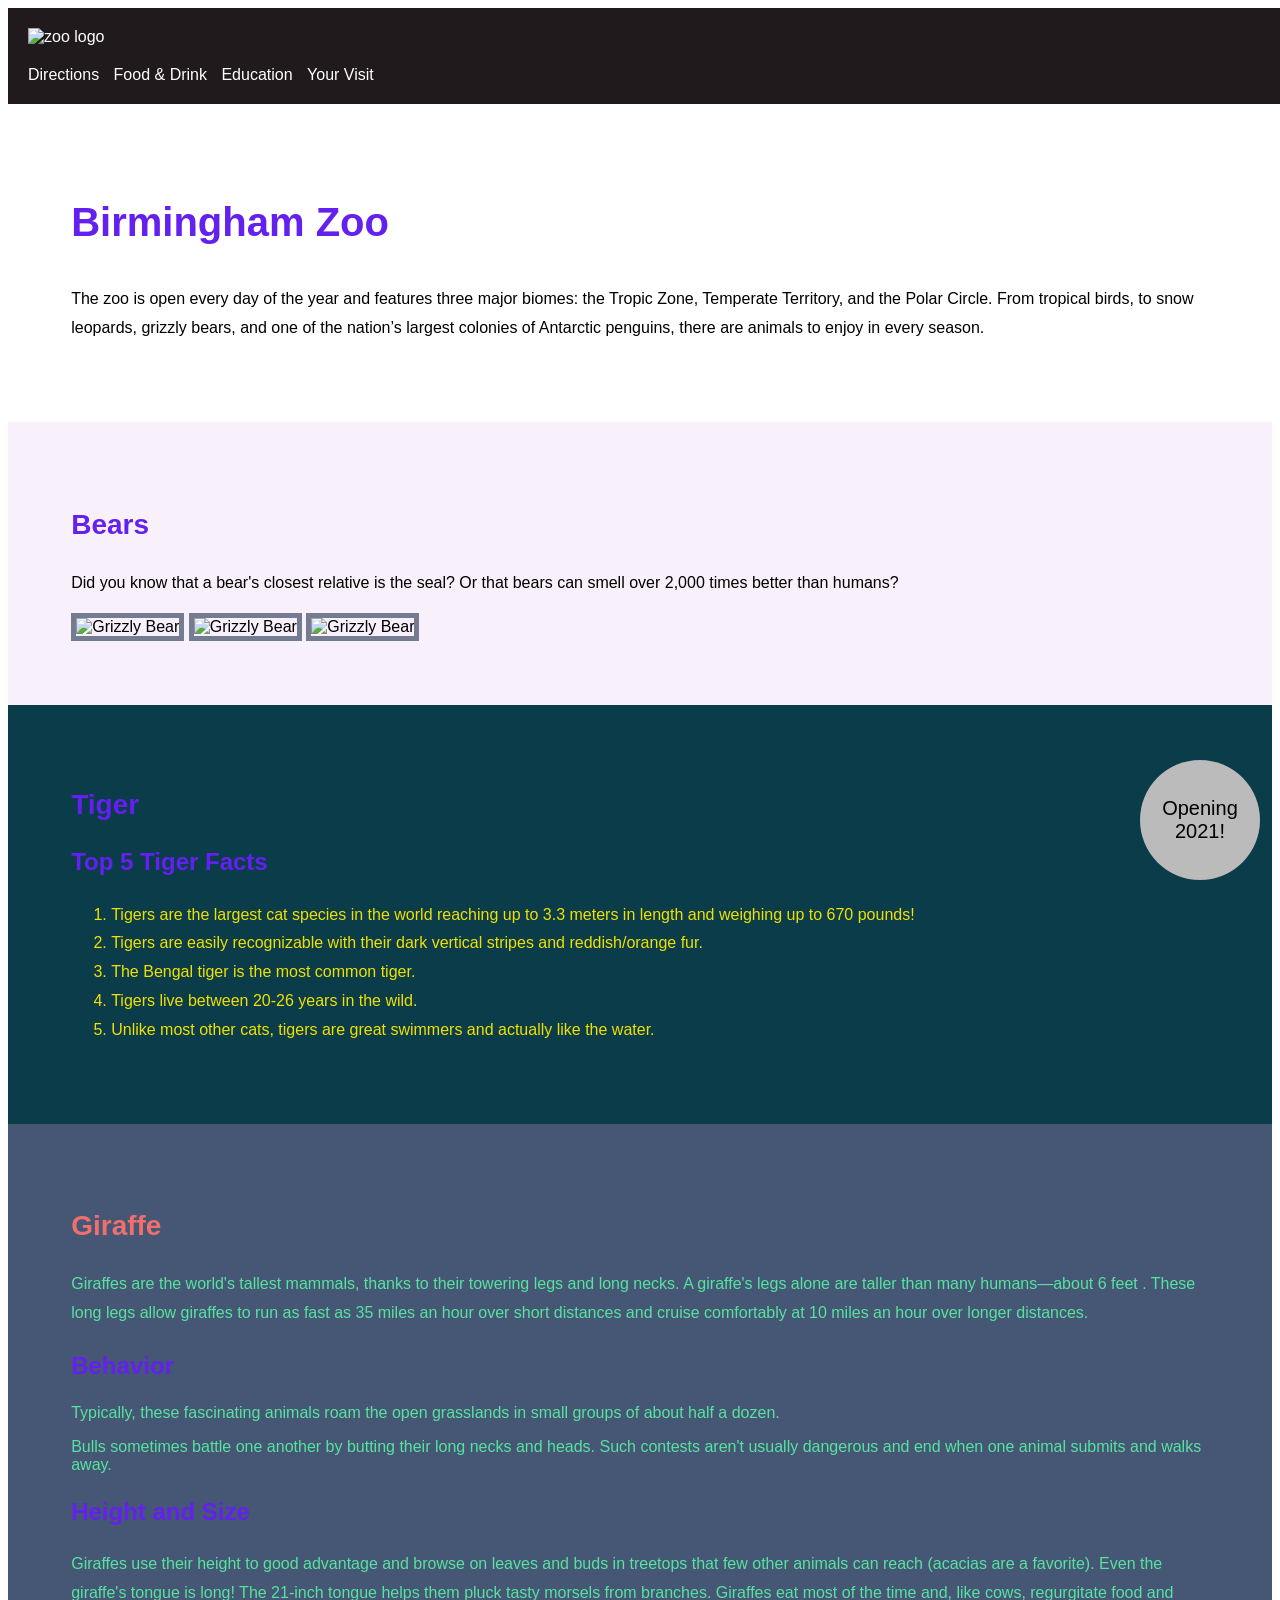
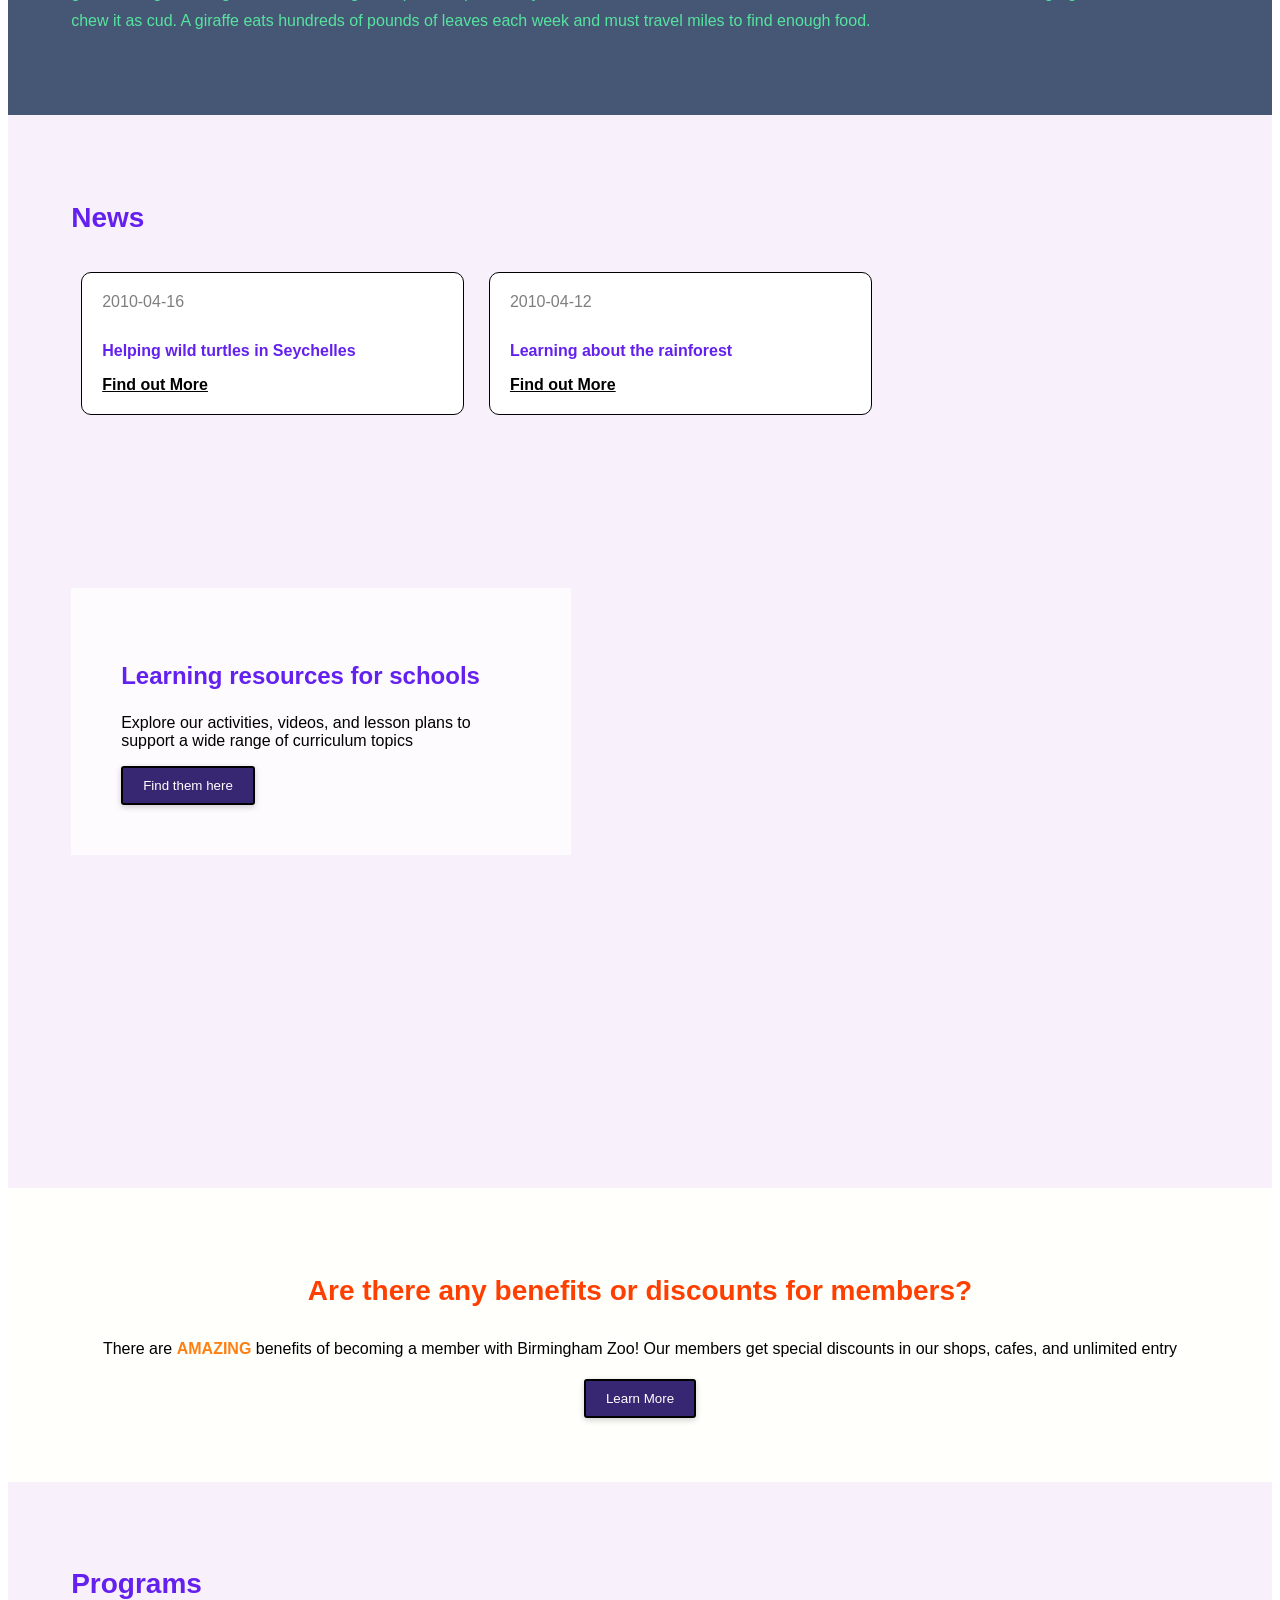
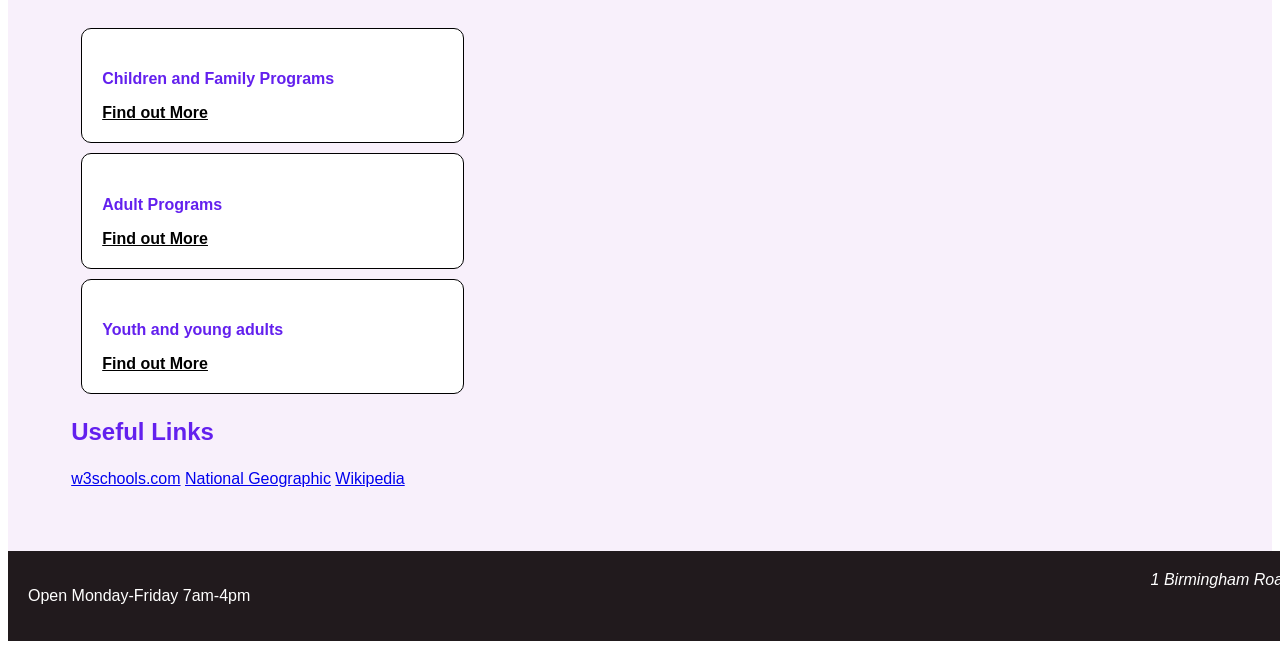
==== zoo-css-challenge/index.html @ 010d7fb1 "Add class fot change text with the line-height" ====
<!DOCTYPE html>
<html>
  <head>
    <link rel="stylesheet" href="style.css" />
  </head>
  <body>
    <header>
      <img
        src="https://sharp-villani-e65ba8.netlify.app/zoo.svg"
        alt="zoo logo"
        id="logo"
      />
      <nav>
        <ul>
          <li>Directions</li>
          <li>Food & Drink</li>
          <li>Education</li>
          <li>Your Visit</li>
        </ul>
      </nav>
    </header>
    <main>
      <section class="introduction">
        <h1>Birmingham Zoo</h1>
        <p class="text-spacing">
          The zoo is open every day of the year and features three major biomes:
          the Tropic Zone, Temperate Territory, and the Polar Circle. From
          tropical birds, to snow leopards, grizzly bears, and one of the
          nation’s largest colonies of Antarctic penguins, there are animals to
          enjoy in every season.
        </p>
      </section>

      <div id="badge">
        <p>Opening 2021!</p>
      </div>

      <section class="bears">
        <h2>Bears</h2>
        <p class="text-spacing">
          Did you know that a bear's closest relative is the seal? Or that bears
          can smell over 2,000 times better than humans?
        </p>
        <div class="image-container">
          <img
            src="https://placebear.com/200/300"
            alt="Grizzly Bear"
            width="200"
            height="300"
          />
          <img
            src="https://placebear.com/400/300"
            alt="Grizzly Bear"
            width="400"
            height="300"
          />
          <img
            src="https://placebear.com/200/400"
            alt="Grizzly Bear"
            width="200"
            height="400"
          />
        </div>
      </section>

      <section class="tigers text-spacing">
        <h2>Tiger</h2>
        <h3>Top 5 Tiger Facts</h3>
        <ol>
          <li>
            Tigers are the largest cat species in the world reaching up to 3.3
            meters in length and weighing up to 670 pounds!
          </li>
          <li>
            Tigers are easily recognizable with their dark vertical stripes and
            reddish/orange fur.
          </li>
          <li>The Bengal tiger is the most common tiger.</li>
          <li>Tigers live between 20-26 years in the wild.</li>
          <li>
            Unlike most other cats, tigers are great swimmers and actually like
            the water.
          </li>
        </ol>
      </section>

      <section class="giraffe">
        <h2>Giraffe</h2>

        <p class="text-spacing">
          Giraffes are the world's tallest mammals, thanks to their towering
          legs and long necks. A giraffe's legs alone are taller than many
          humans—about 6 feet . These long legs allow giraffes to run as fast as
          35 miles an hour over short distances and cruise comfortably at 10
          miles an hour over longer distances.
        </p>

        <h3>Behavior</h3>

        <p>
          Typically, these fascinating animals roam the open grasslands in small
          groups of about half a dozen.
        </p>

        <p>
          Bulls sometimes battle one another by butting their long necks and
          heads. Such contests aren't usually dangerous and end when one animal
          submits and walks away.
        </p>

        <h3>Height and Size</h3>

        <p class="text-spacing">
          Giraffes use their height to good advantage and browse on leaves and
          buds in treetops that few other animals can reach (acacias are a
          favorite). Even the giraffe's tongue is long! The 21-inch tongue helps
          them pluck tasty morsels from branches. Giraffes eat most of the time
          and, like cows, regurgitate food and chew it as cud. A giraffe eats
          hundreds of pounds of leaves each week and must travel miles to find
          enough food.
        </p>
      </section>

      <section class="news">
        <h2>News</h2>
        <div class="card">
          <time>2010-04-16</time>
          <h4>Helping wild turtles in Seychelles</h4>
          <a>Find out More</a>
        </div>
        <div class="card">
          <time>2010-04-12</time>
          <h4>Learning about the rainforest</h4>
          <a>Find out More</a>
        </div>
      </section>

      <section class="education">
        <div class="education-container">
          <h3>Learning resources for schools</h3>
          <p>
            Explore our activities, videos, and lesson plans to support a wide
            range of curriculum topics
          </p>
          <button>Find them here</button>
        </div>
      </section>

      <section class="membership">
        <h2>Are there any benefits or discounts for members?</h2>
        <p class="text-spacing">
          There are <strong>AMAZING</strong> benefits of becoming a member with
          Birmingham Zoo! Our members get special discounts in our shops, cafes,
          and unlimited entry
        </p>
        <button>Learn More</button>
      </section>

      <section class="programs">
        <h2>Programs</h2>
        <div class="card">
          <h4>Children and Family Programs</h4>
          <a>Find out More</a>
        </div>
        <div class="card">
          <h4>Adult Programs</h4>
          <a>Find out More</a>
        </div>
        <div class="card">
          <h4>Youth and young adults</h4>
          <a>Find out More</a>
        </div>
        <h3>Useful Links</h3>
        <p></p>
        <a href="https://www.w3schools.com">w3schools.com</a>
        <a href="https://www.nationalgeographic.com/" target="_blank"
          >National Geographic</a
        >
        <a href="http://www.wikipedia.org" target="_top">Wikipedia</a>
      </section>
    </main>
    <footer>
      <p>Open Monday-Friday 7am-4pm</p>
      <address>1 Birmingham Road</address>
    </footer>
  </body>
</html>
---- zoo-css-challenge/style.css ----
* {
  font-family: sans-serif;
}

header {
  background-color: #211a1d;
  color: #ffffff;
  width: 100%;
  padding: 20px;
}

nav {
  display: inline-block;
  width: 100%;
}

header ul {
  margin: 20px 0 0 0;
  padding: 0;
}

header ul li {
  display: inline-block;
  margin-right: 10px;
}

section {
  padding: 5%;
  background-color: #f8f0fb;
}

img {
  border: 5px solid #8075ff;
}

h1,
h2,
h3,
h4,
h5 {
  /*Purple*/
  color: #6320ee;
  margin-bottom: 1em;
}

h1 {
  font-size: 250%;
}

h2 {
  font-size: 175%;
}

h3 {
  font-size: 150%;
}

button {
  display: inline-block;
  border-radius: 3px;
  cursor: pointer;
  padding: 10px 20px;
  box-shadow: 0 2px 6px 0 rgba(0, 0, 0, 0.2);
  background-color: #372772;
  border: 2px solid black;
  color: #fff;
}

footer {
  background-color: #211a1d;
  color: #ffffff;
  width: 100%;
  padding: 20px;
  display: flex;
  justify-content: space-between;
}

.introduction {
  background-color: white;
}

.text-spacing {
  line-height: 1.8em;
}

#logo {
  border: 0px;
}

#badge {
  height: 120px;
  width: 120px;
  background-color: #bbb;
  border-radius: 50%;
  display: inline-block;
  position: fixed;
  bottom: 20px;
  right: 20px;

  display: flex;
  justify-content: center;
  align-content: center;
  flex-direction: column;
}

#badge:hover {
  background-color: yellow;
}

#badge p {
  text-align: center;
  font-size: 125%;
}

.image-container img {
  vertical-align: top;
  border: 5px solid #747c92;
}

.image-container img:first-of-type {
  vertical-align: bottom;
}

.tigers {
  background-color: #0b3c49;
  color: #f0e100;
}

.giraffe {
  background-color: #465775;
  color: #56e39f;
}

.giraffe h2 {
  color: #ef6f6c;
}

.card {
  display: inline-block;
  background-color: white;
  padding: 20px;
  margin: 10px;
  width: 30%;
  border: 1px solid black;
  border-radius: 10px;
}

.card h4 {
  margin-bottom: 1em;
}

.card a {
  text-decoration: underline;
  font-weight: bold;
}

.card time {
  opacity: 0.5;
  display: inline-block;
  margin-bottom: 10px;
}

/*Education*/

.education {
  height: 500px;
  background-image: url("https://source.unsplash.com/1200x900/?tiger");
  background-repeat: no-repeat;
  background-size: cover;
  background-position: center;
  padding: 100px 5%;
}

.education-container {
  background-color: rgba(255, 255, 255, 0.75);
  padding: 50px;
  max-width: 400px;
}

.education-container h3,
.education-container p {
  margin-bottom: 1em;
}

/*Membership*/

.membership {
  text-align: center;
  background-color: #fffffc;
}

.membership h2 {
  color: #ff3f00;
}

.membership strong {
  color: #ff7f11;
}

/*Programs*/

.programs .card {
  display: block;
}
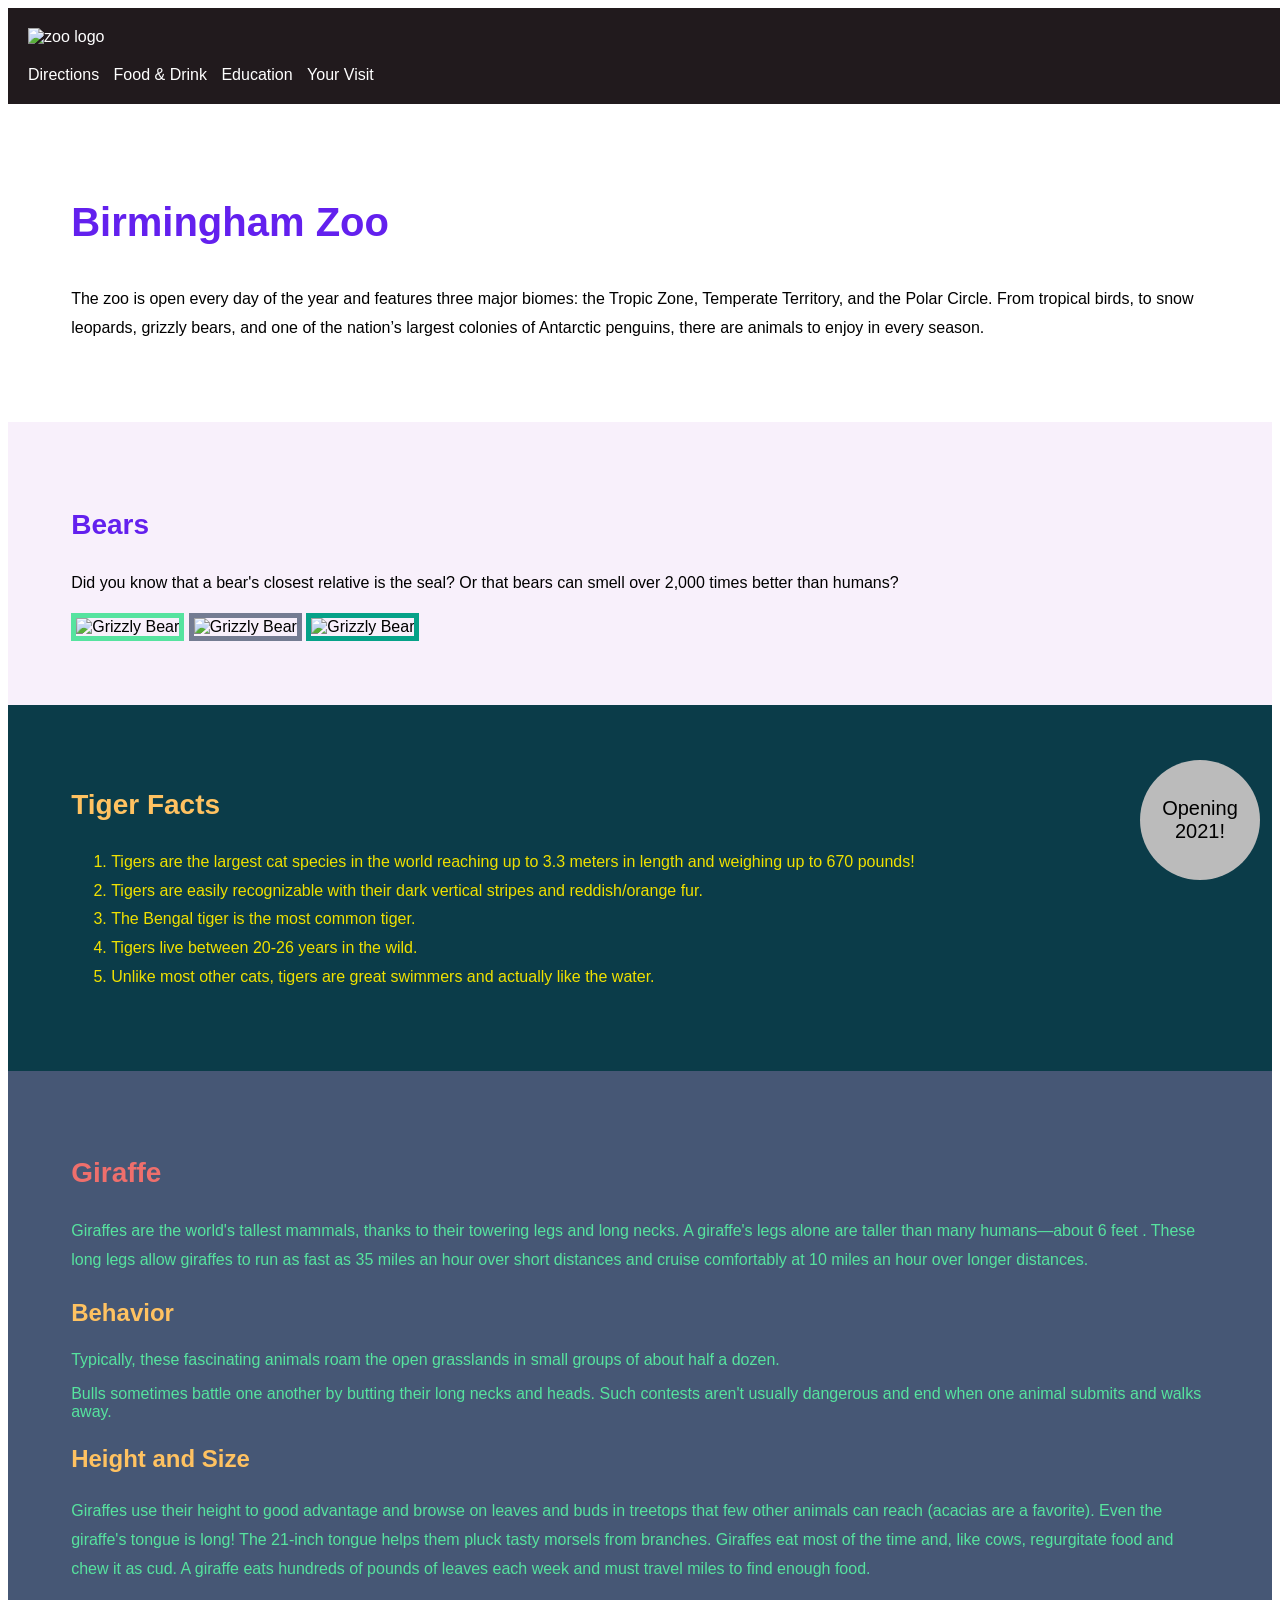
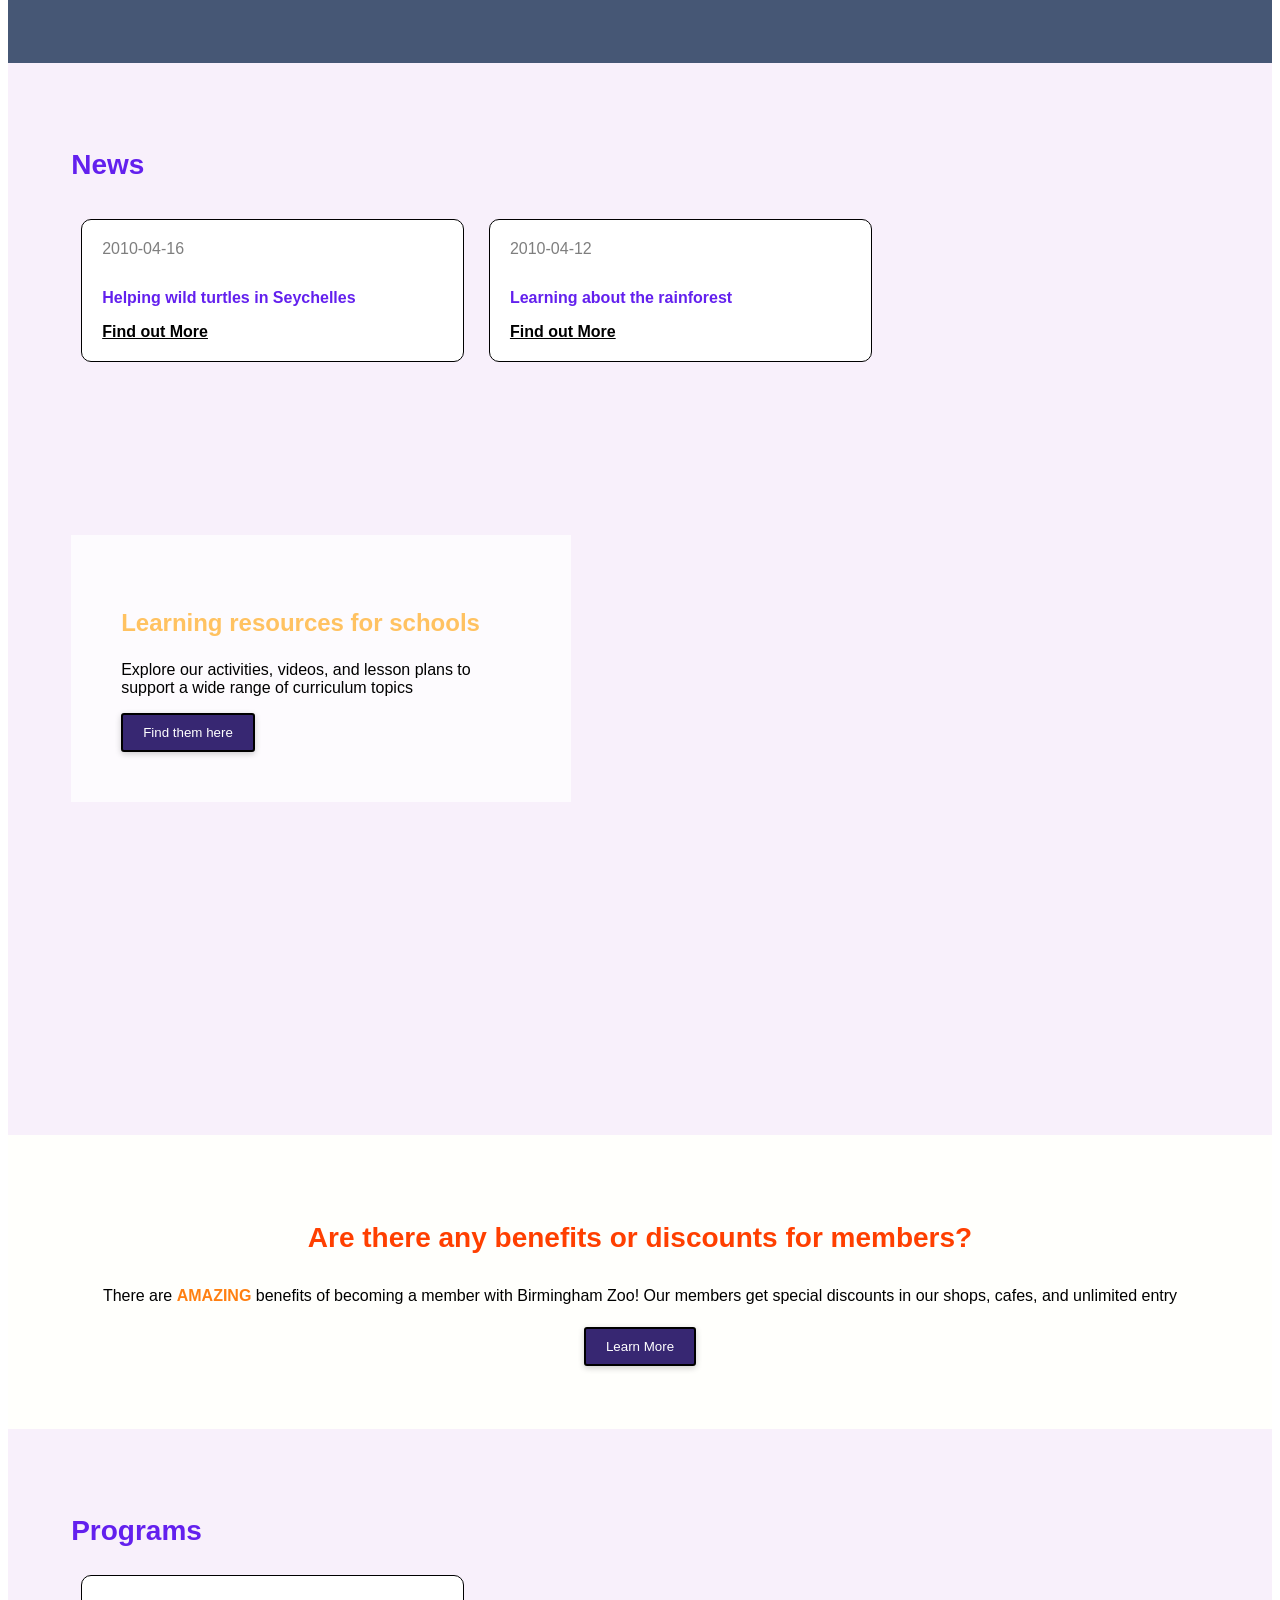
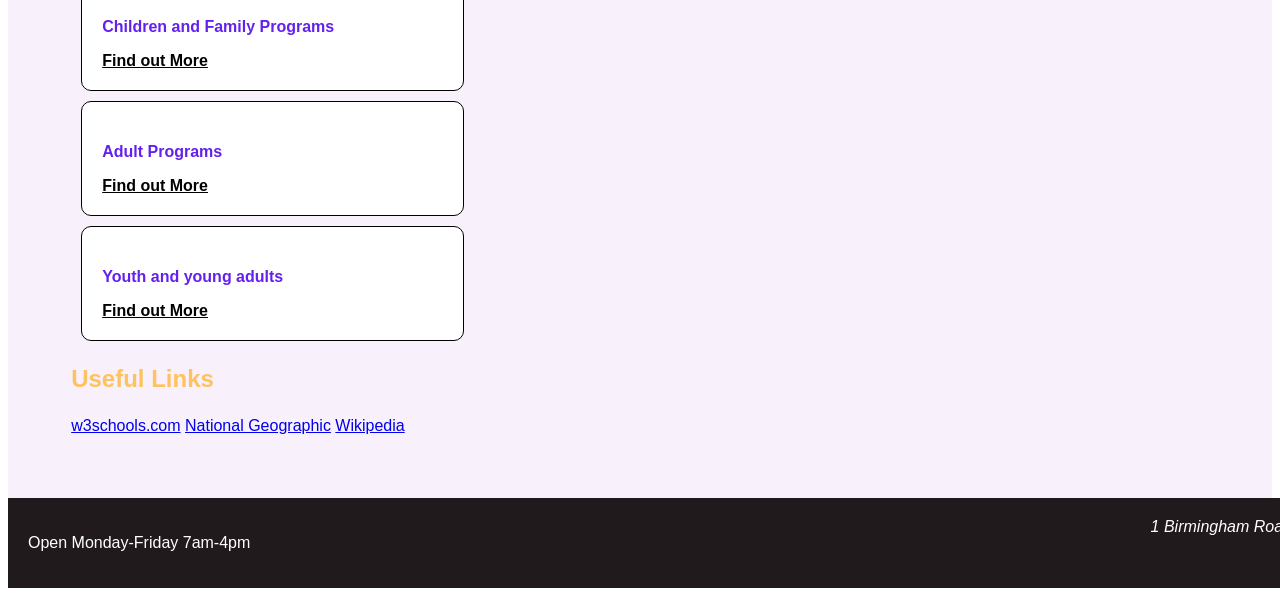
==== commit fe3f5405: "Edit heading in the Tiger section" ====
--- a/zoo-css-challenge/index.html
+++ b/zoo-css-challenge/index.html
@@ -64,8 +64,8 @@
       </section>
 
       <section class="tigers text-spacing">
-        <h2>Tiger</h2>
-        <h3>Top 5 Tiger Facts</h3>
+        <h2>Tiger Facts</h2>
+
         <ol>
           <li>
             Tigers are the largest cat species in the world reaching up to 3.3
--- a/zoo-css-challenge/style.css
+++ b/zoo-css-challenge/style.css
@@ -118,12 +118,21 @@
 }
 
 .image-container img:first-of-type {
-  vertical-align: bottom;
+  /*vertical-align: bottom;*/
+  border-color: #56e39f;
+}
+
+.image-container img:last-of-type {
+  border-color: #06a288;
 }
 
 .tigers {
   background-color: #0b3c49;
   color: #f0e100;
+}
+
+.tigers h2, h3 {
+  color: #ffc261;
 }
 
 .giraffe {
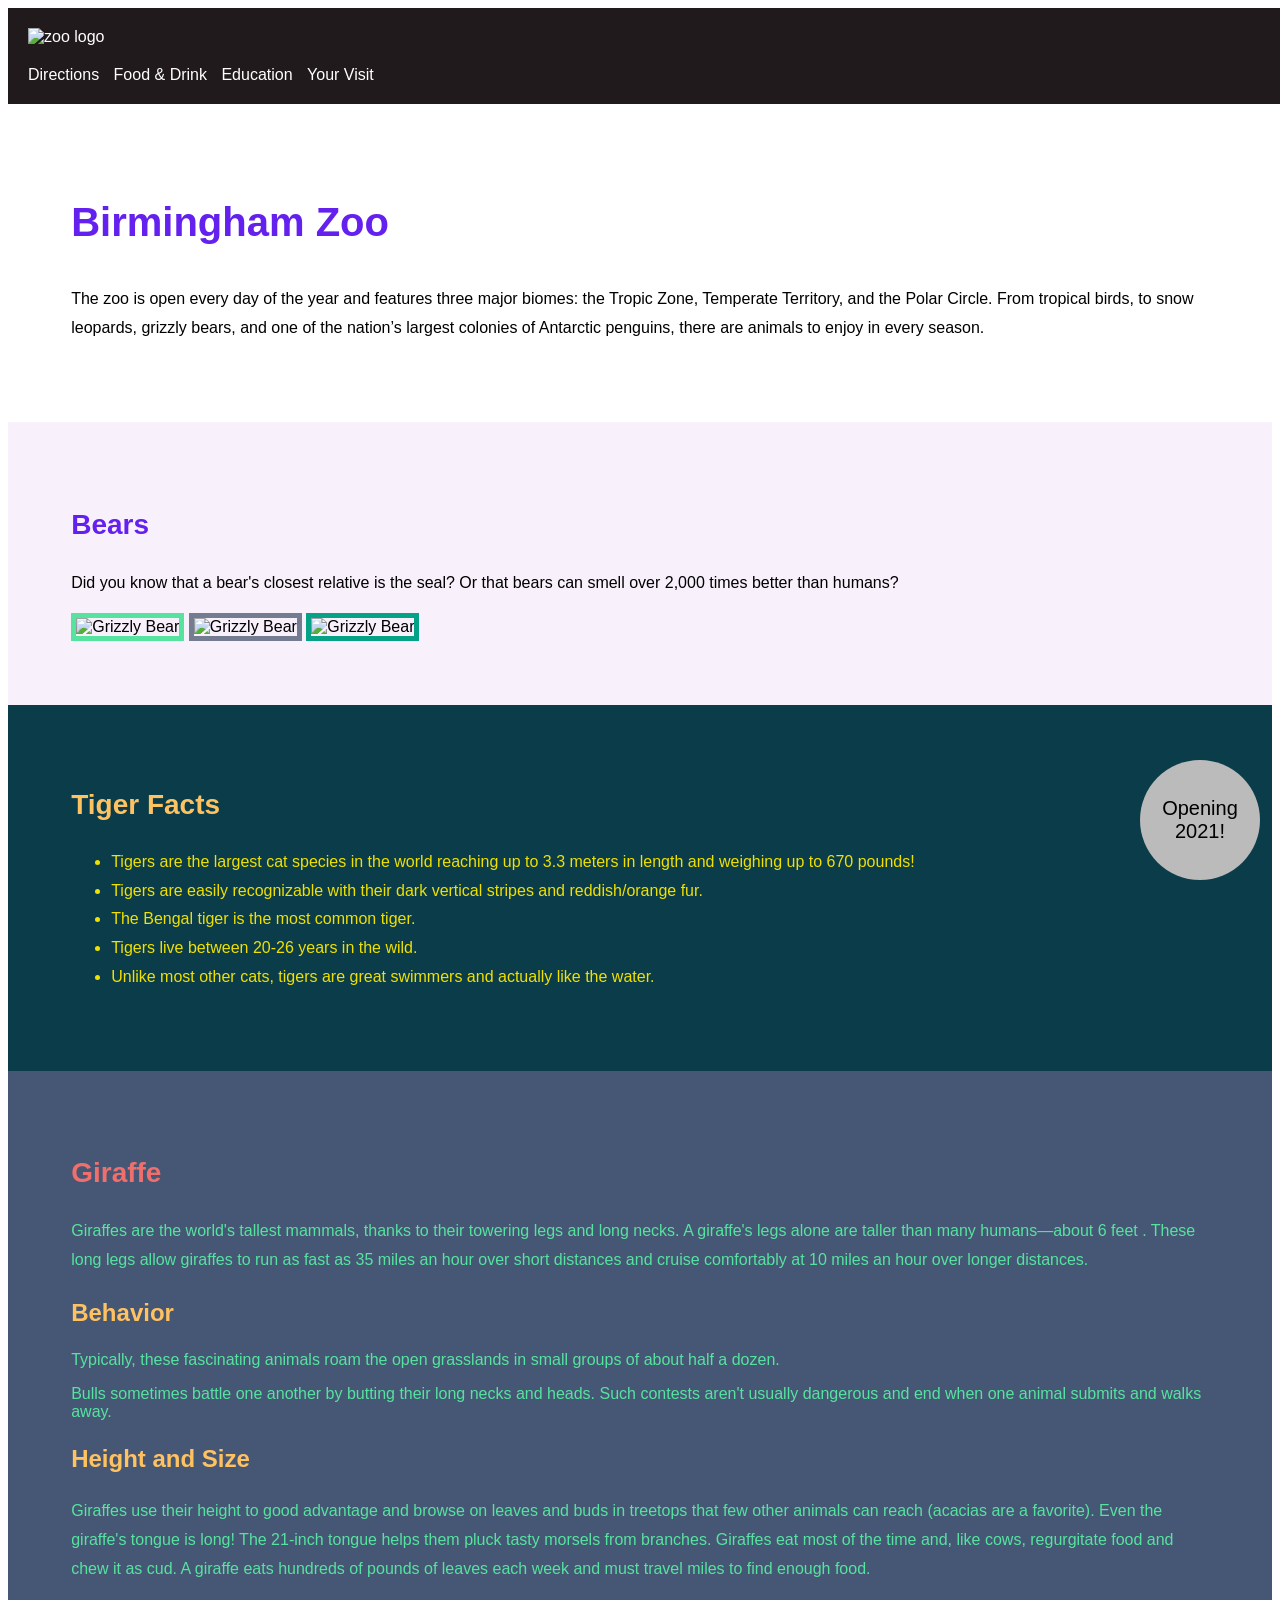
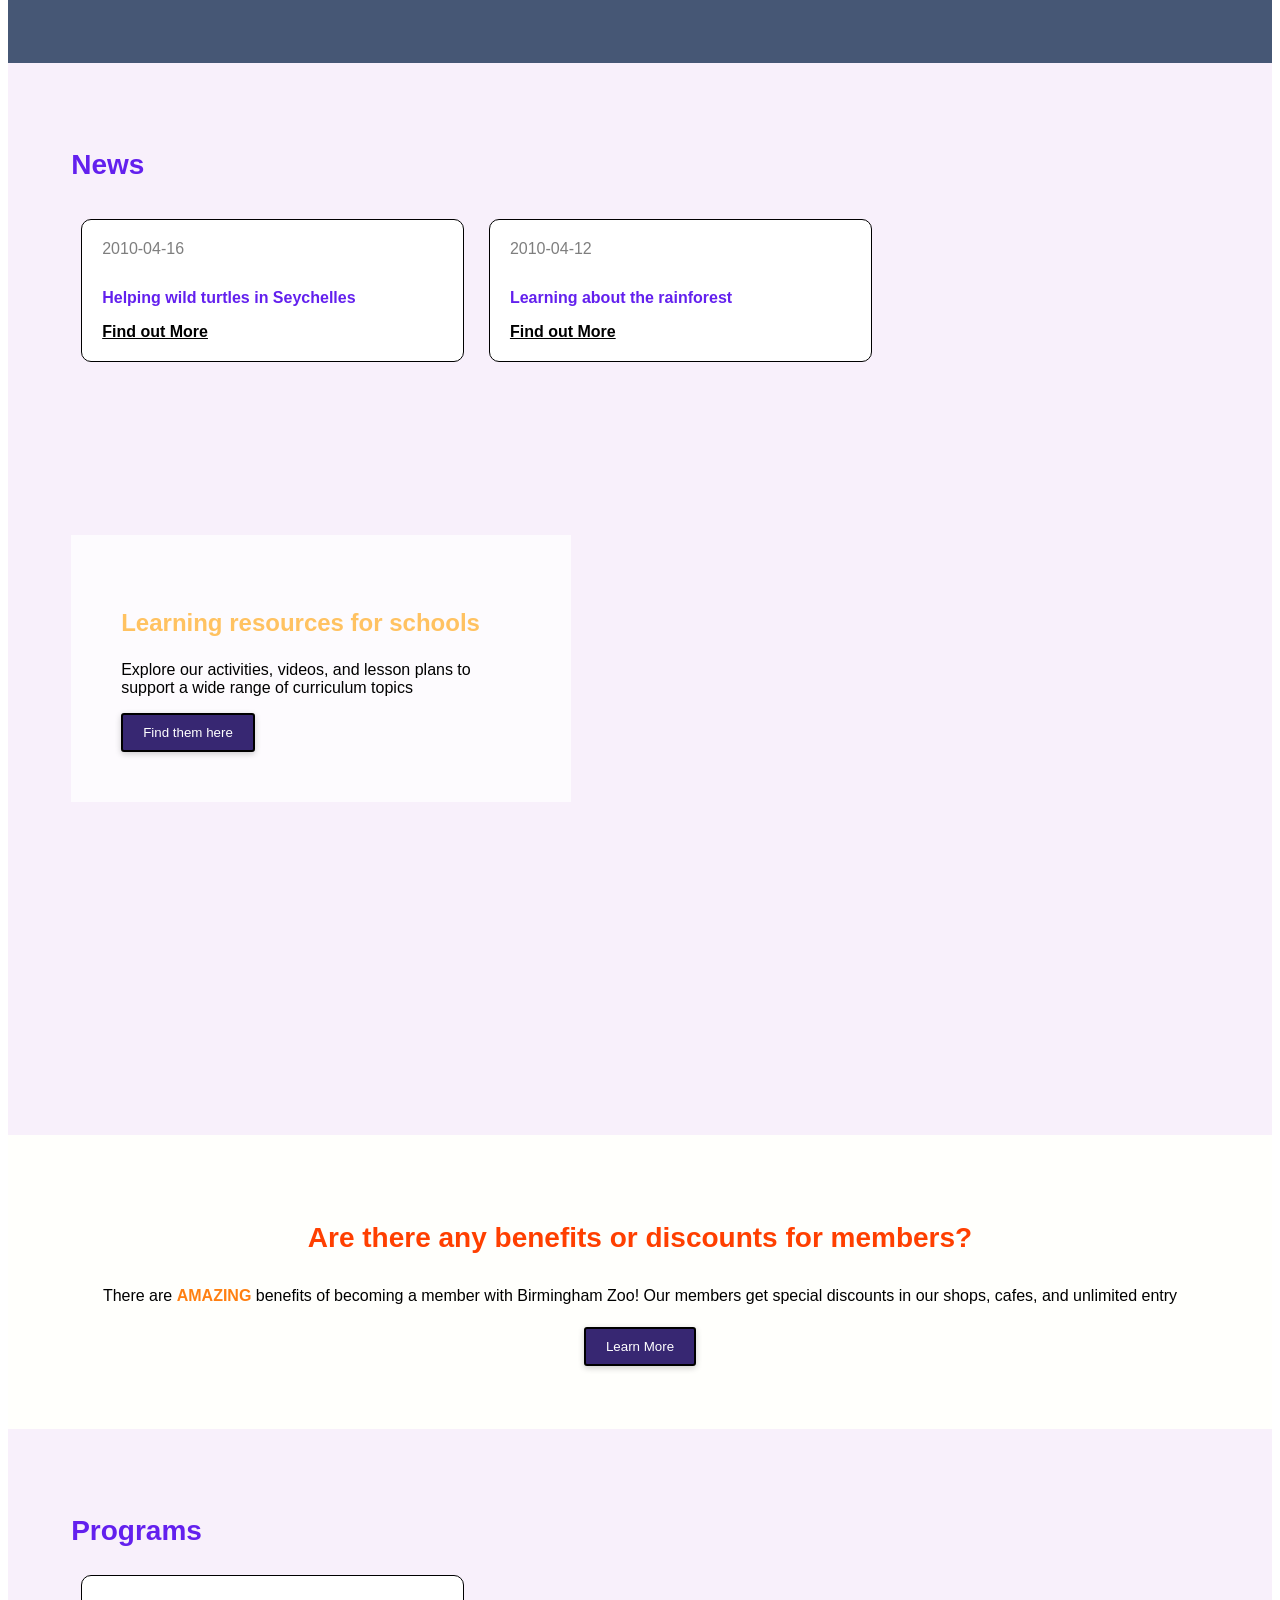
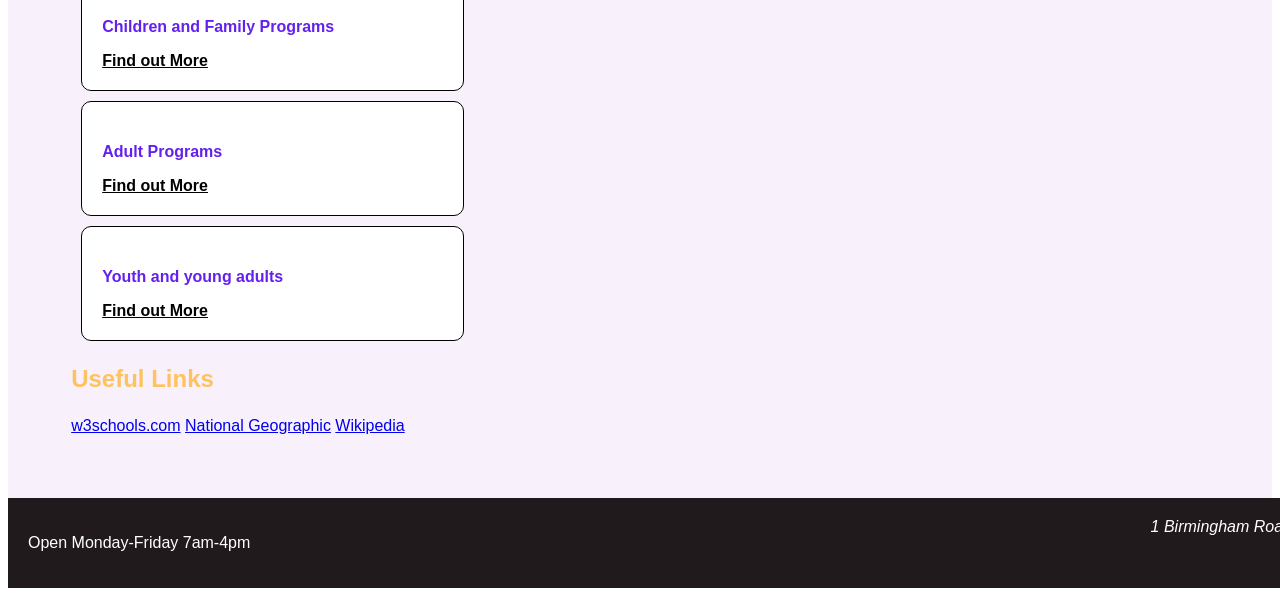
==== commit 77eed89c: "edit list type in the tiger section" ====
--- a/zoo-css-challenge/index.html
+++ b/zoo-css-challenge/index.html
@@ -66,7 +66,7 @@
       <section class="tigers text-spacing">
         <h2>Tiger Facts</h2>
 
-        <ol>
+        <ul>
           <li>
             Tigers are the largest cat species in the world reaching up to 3.3
             meters in length and weighing up to 670 pounds!
@@ -81,7 +81,7 @@
             Unlike most other cats, tigers are great swimmers and actually like
             the water.
           </li>
-        </ol>
+        </ul>
       </section>
 
       <section class="giraffe">
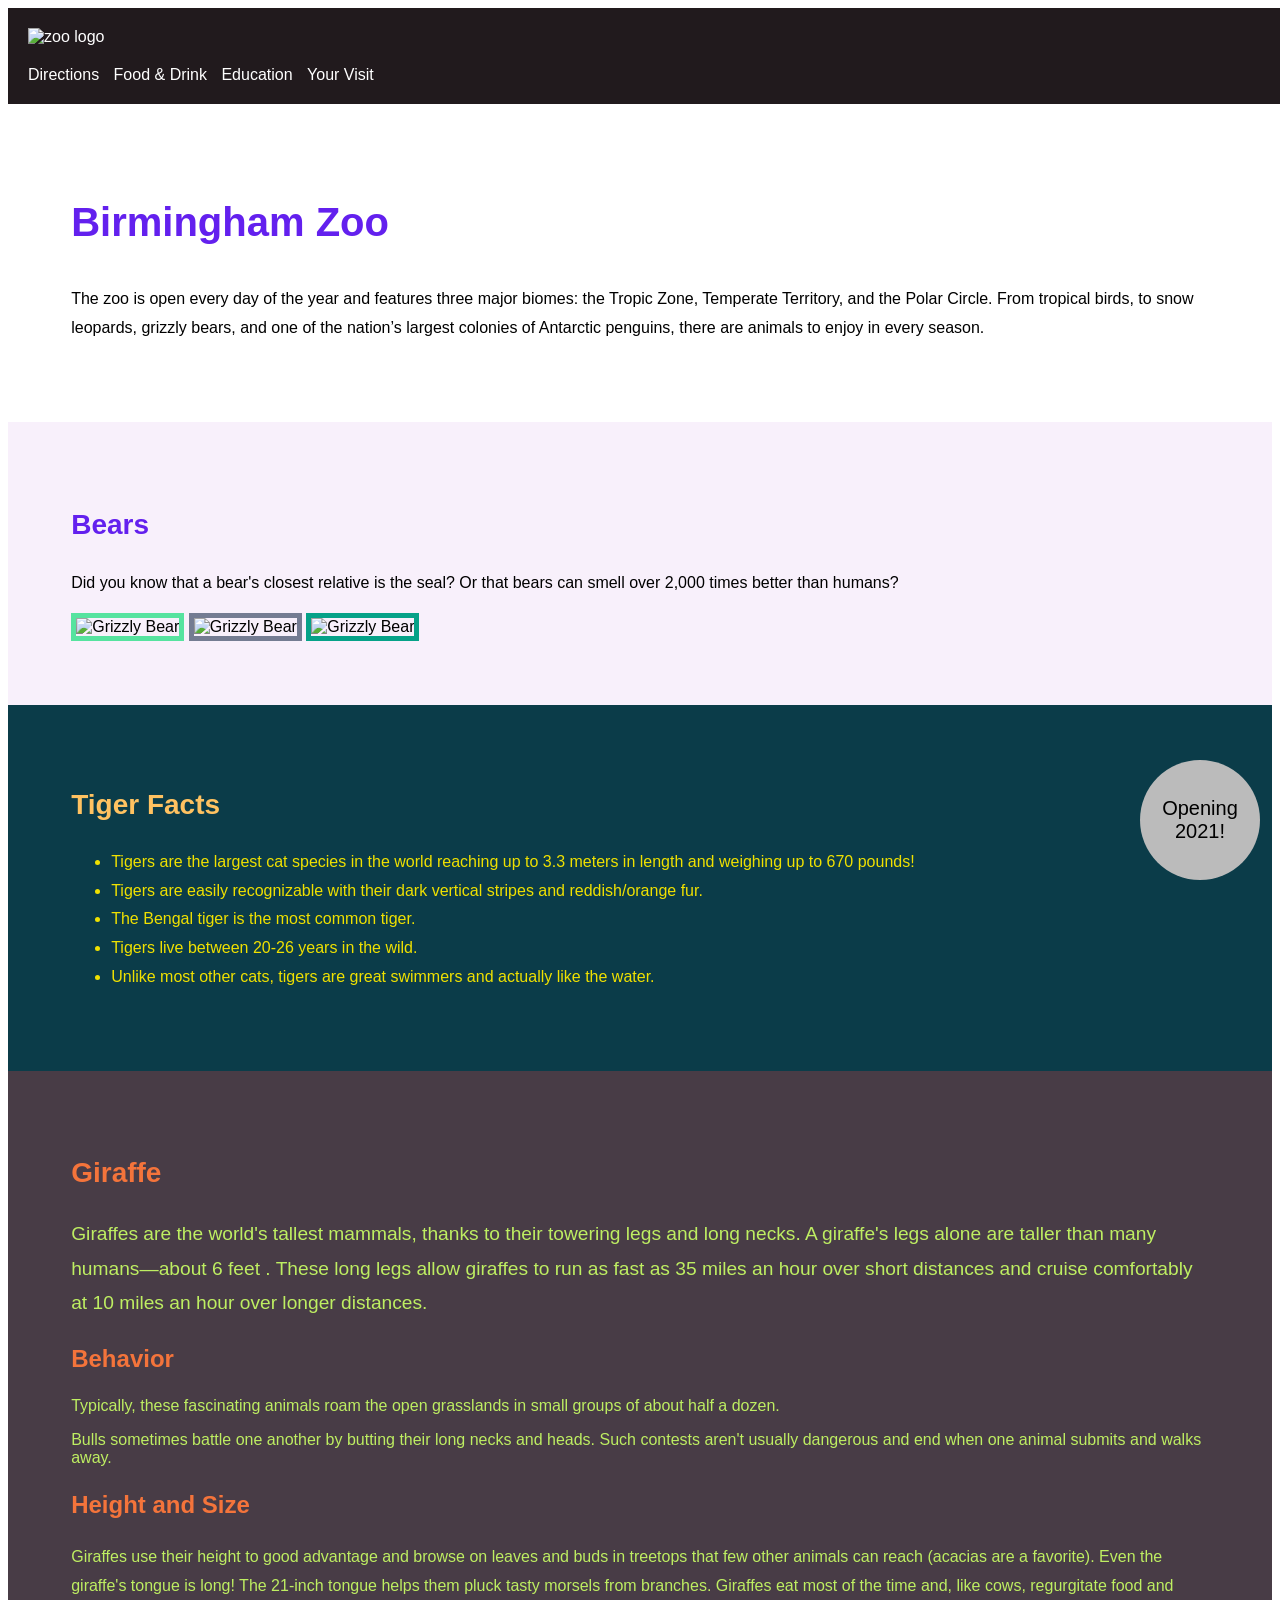
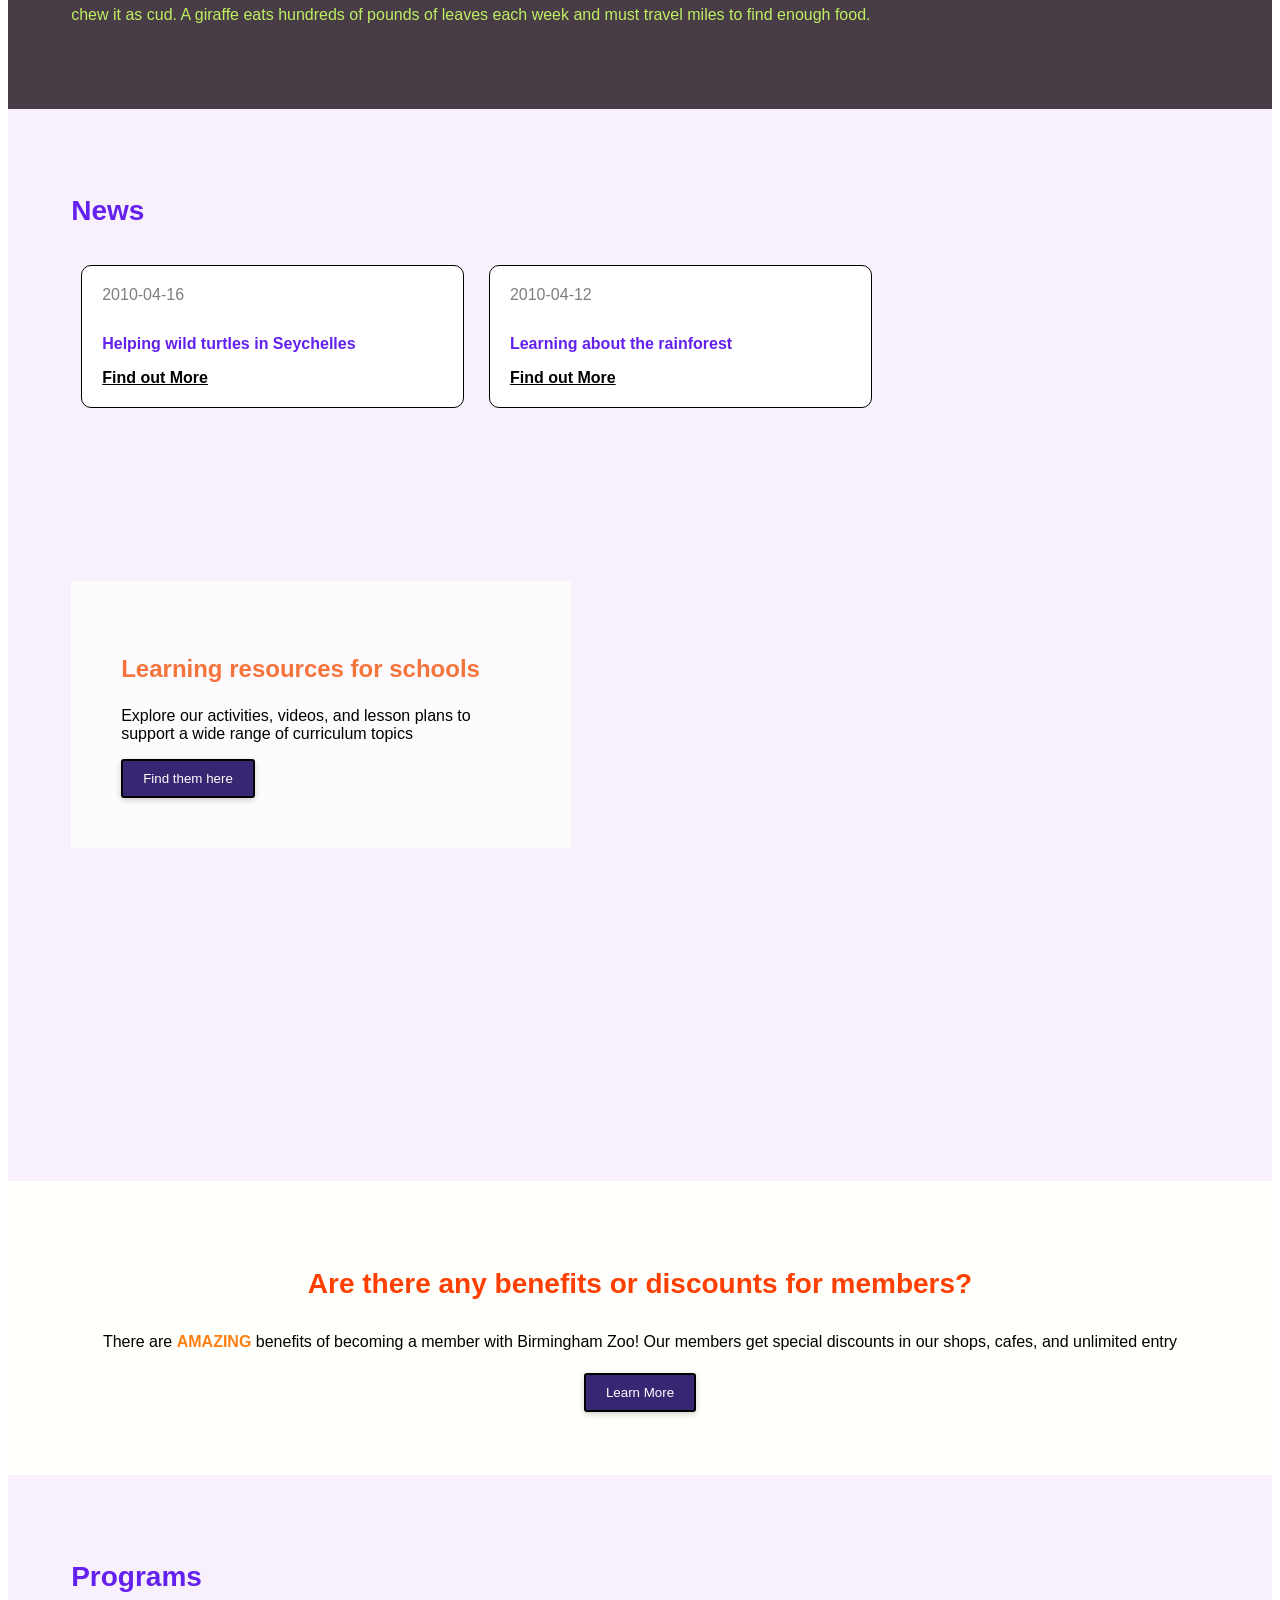
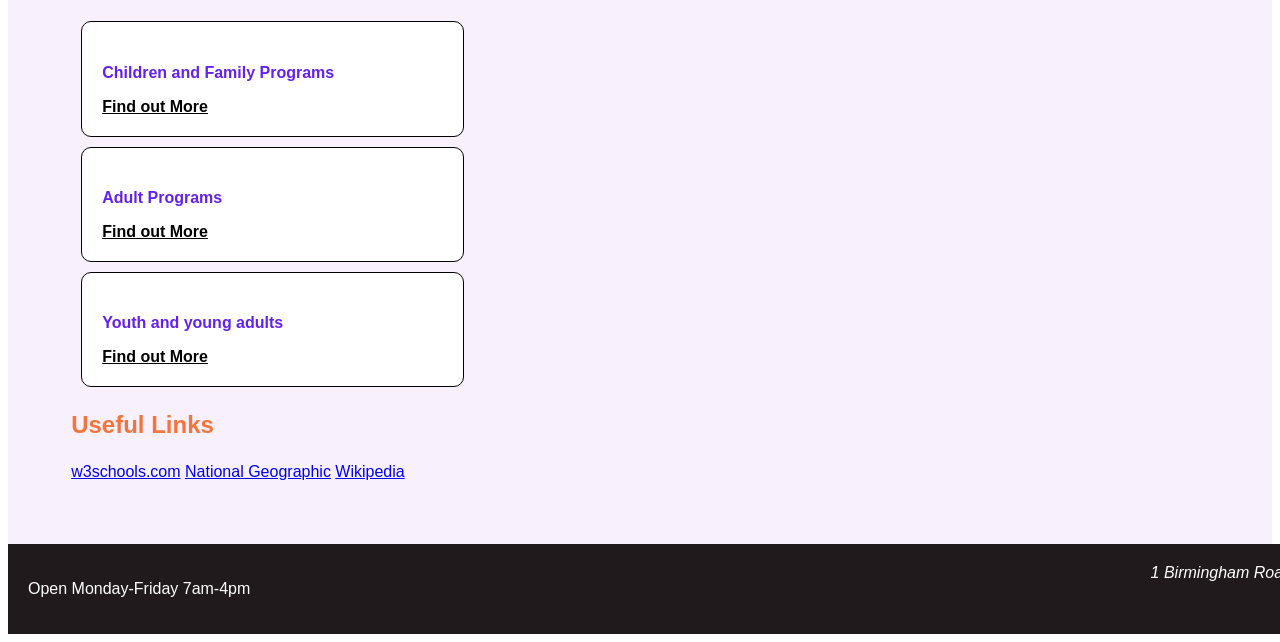
==== commit a3c37330: "edit paragraph font-size" ====
--- a/zoo-css-challenge/index.html
+++ b/zoo-css-challenge/index.html
@@ -87,7 +87,7 @@
       <section class="giraffe">
         <h2>Giraffe</h2>
 
-        <p class="text-spacing">
+        <p class="text-spacing" style="font-size: larger">
           Giraffes are the world's tallest mammals, thanks to their towering
           legs and long necks. A giraffe's legs alone are taller than many
           humans—about 6 feet . These long legs allow giraffes to run as fast as
--- a/zoo-css-challenge/style.css
+++ b/zoo-css-challenge/style.css
@@ -136,13 +136,14 @@
 }
 
 .giraffe {
-  background-color: #465775;
-  color: #56e39f;
-}
-
-.giraffe h2 {
-  color: #ef6f6c;
-}
+  background-color: #483C46;
+  color: #BEEE62;
+}
+
+.giraffe h2, h3 {
+  color: #F4743B;
+}
+
 
 .card {
   display: inline-block;
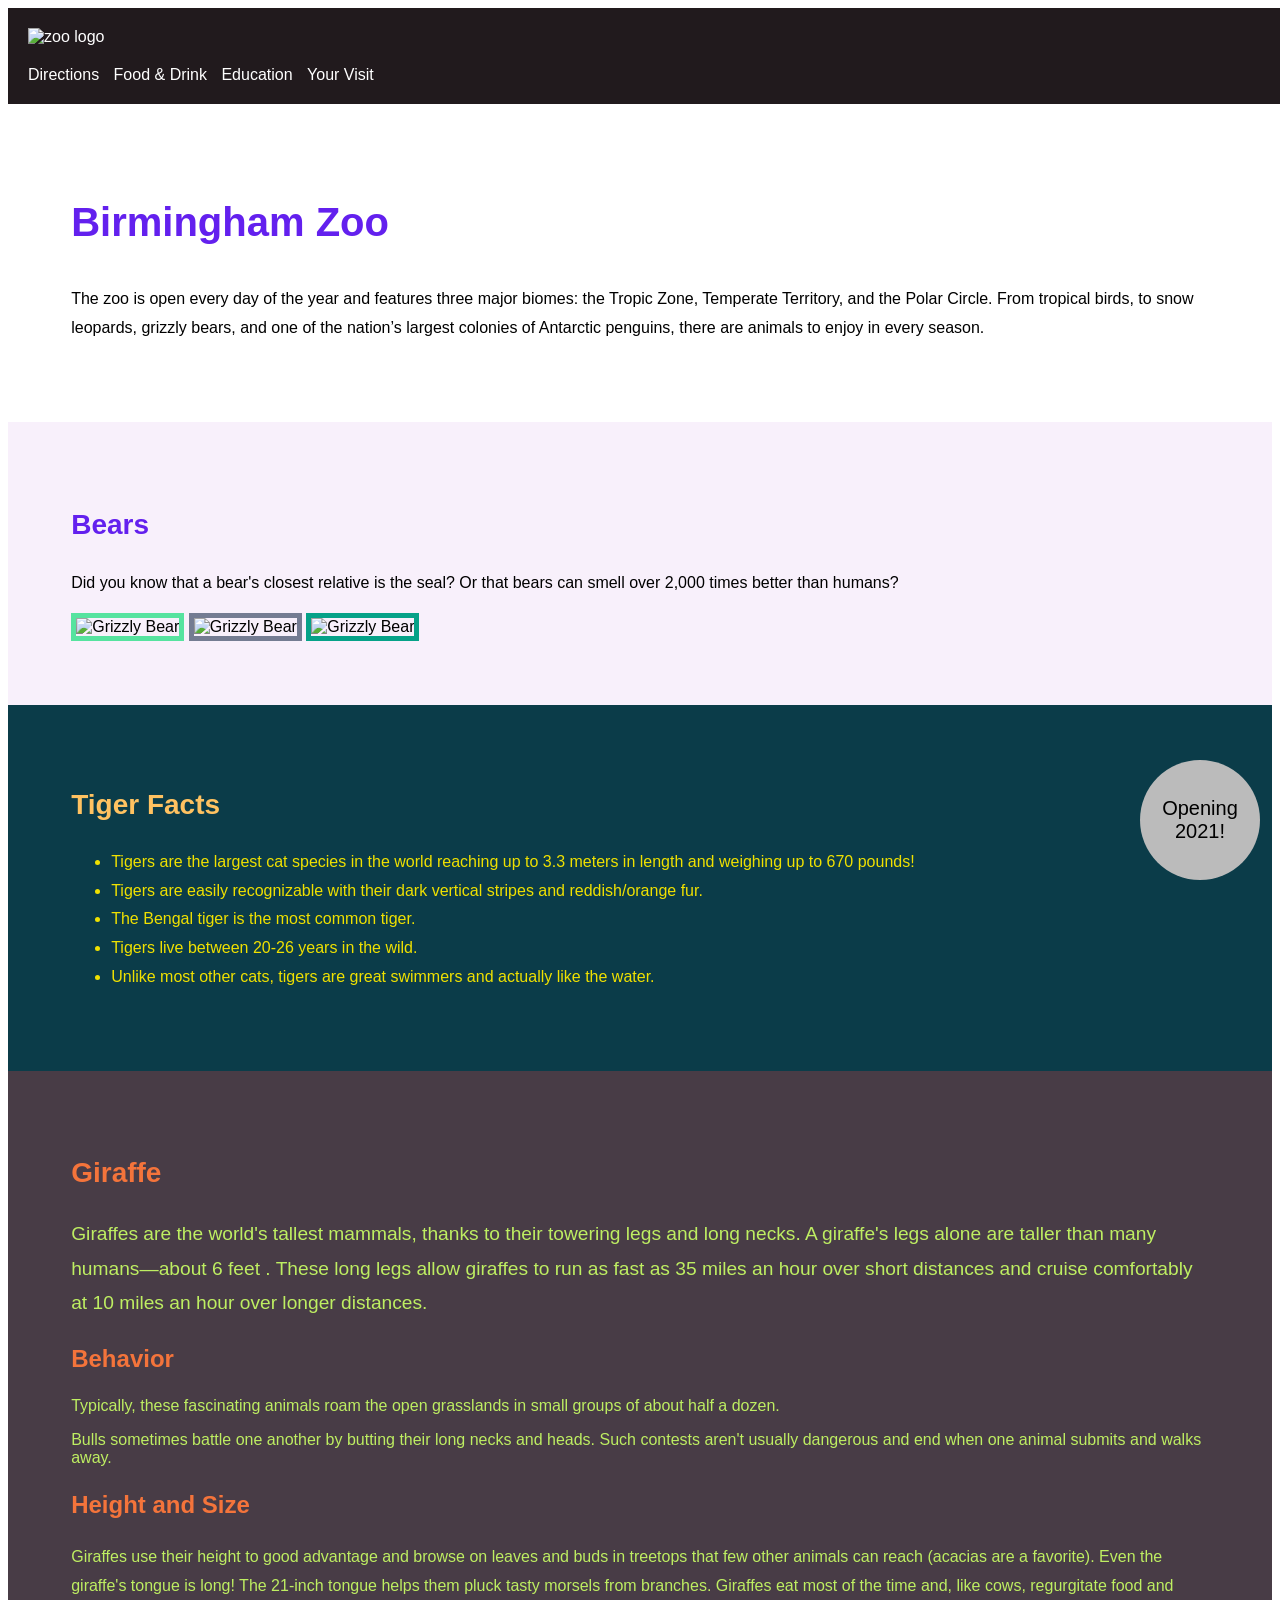
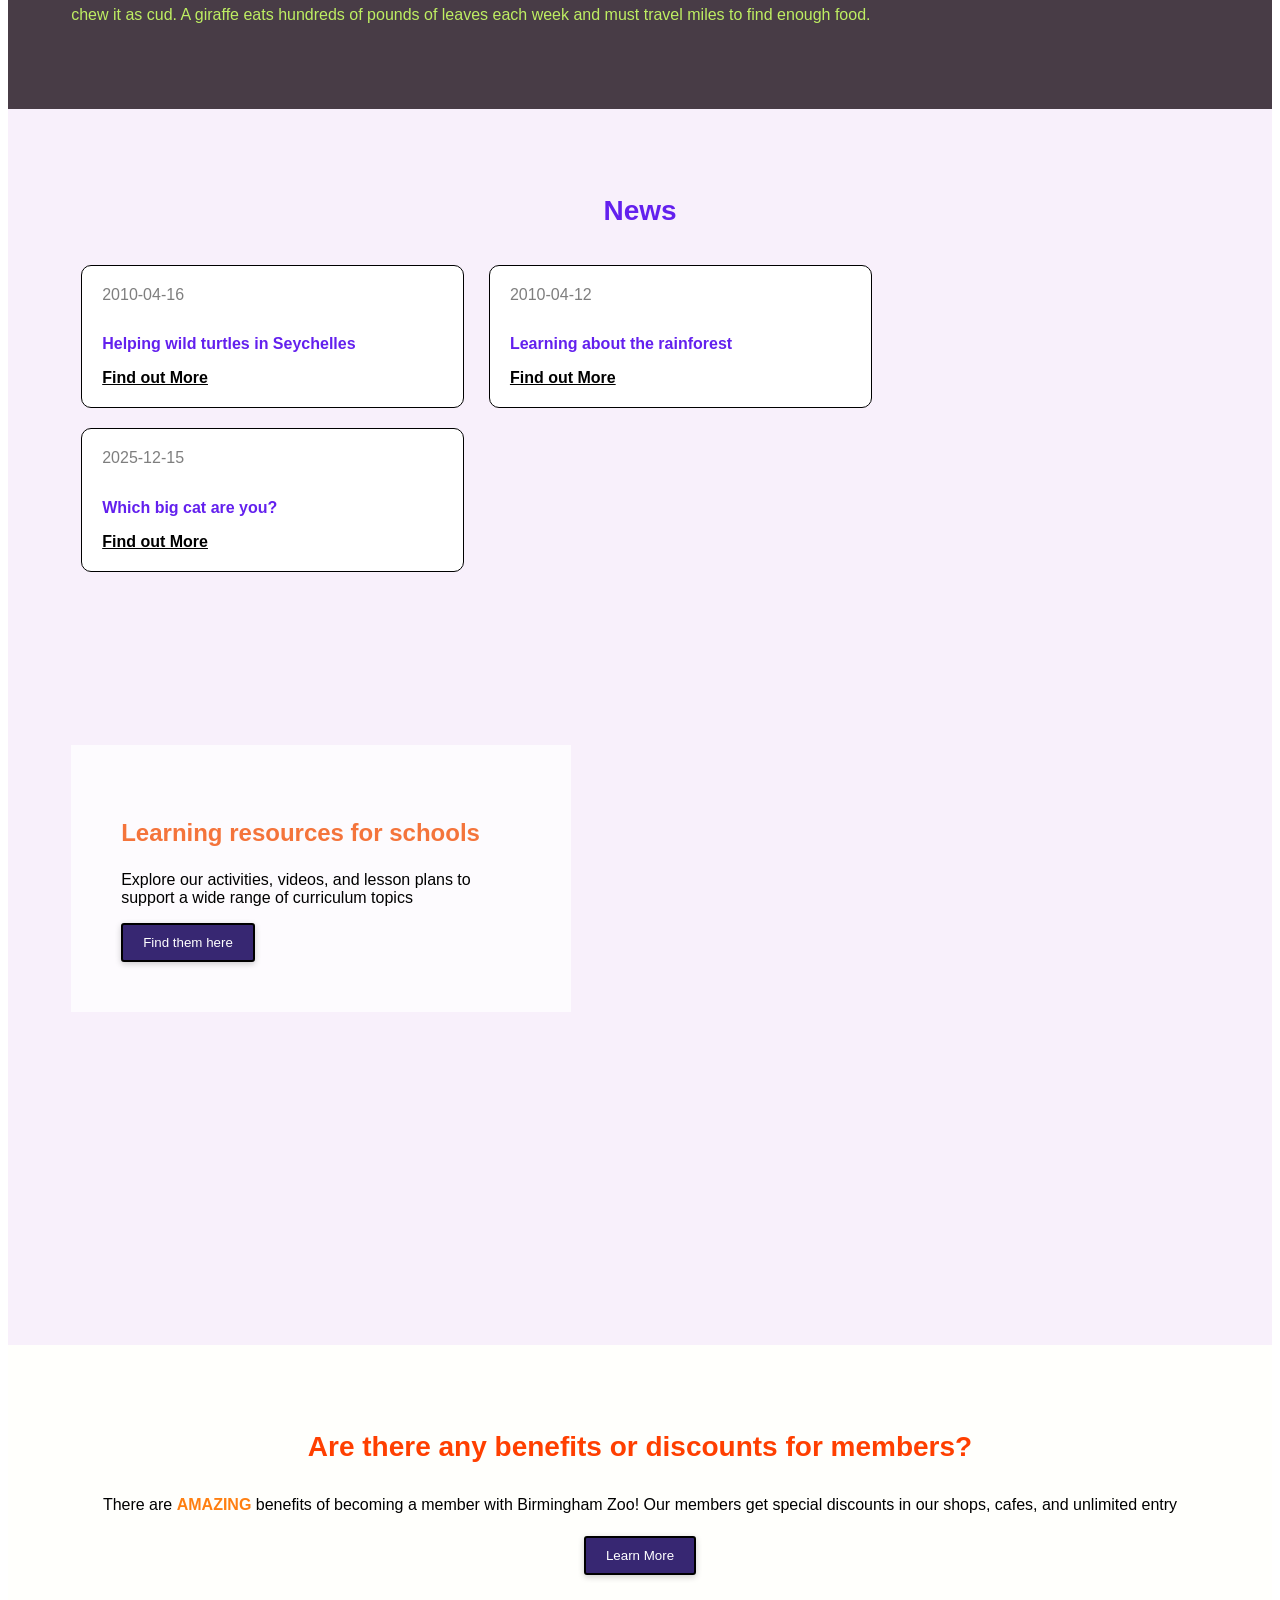
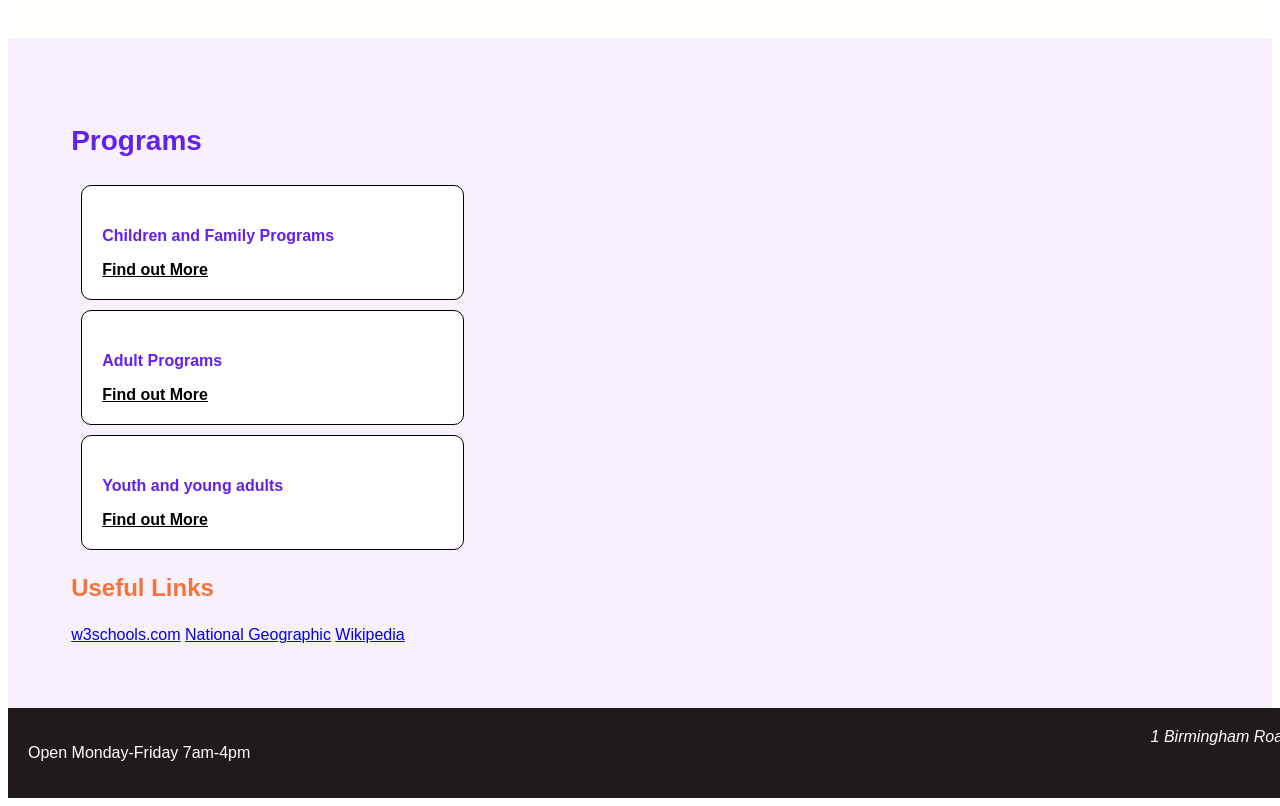
==== commit 2832a4de: "Add a new news card" ====
--- a/zoo-css-challenge/index.html
+++ b/zoo-css-challenge/index.html
@@ -133,6 +133,11 @@
           <h4>Learning about the rainforest</h4>
           <a>Find out More</a>
         </div>
+        <div class="card">
+          <time>2025-12-15</time>
+          <h4>Which big cat are you?</h4>
+          <a>Find out More</a>
+        </div>
       </section>
 
       <section class="education">
--- a/zoo-css-challenge/style.css
+++ b/zoo-css-challenge/style.css
@@ -144,6 +144,9 @@
   color: #F4743B;
 }
 
+.news h2 {
+  text-align: center;
+}
 
 .card {
   display: inline-block;
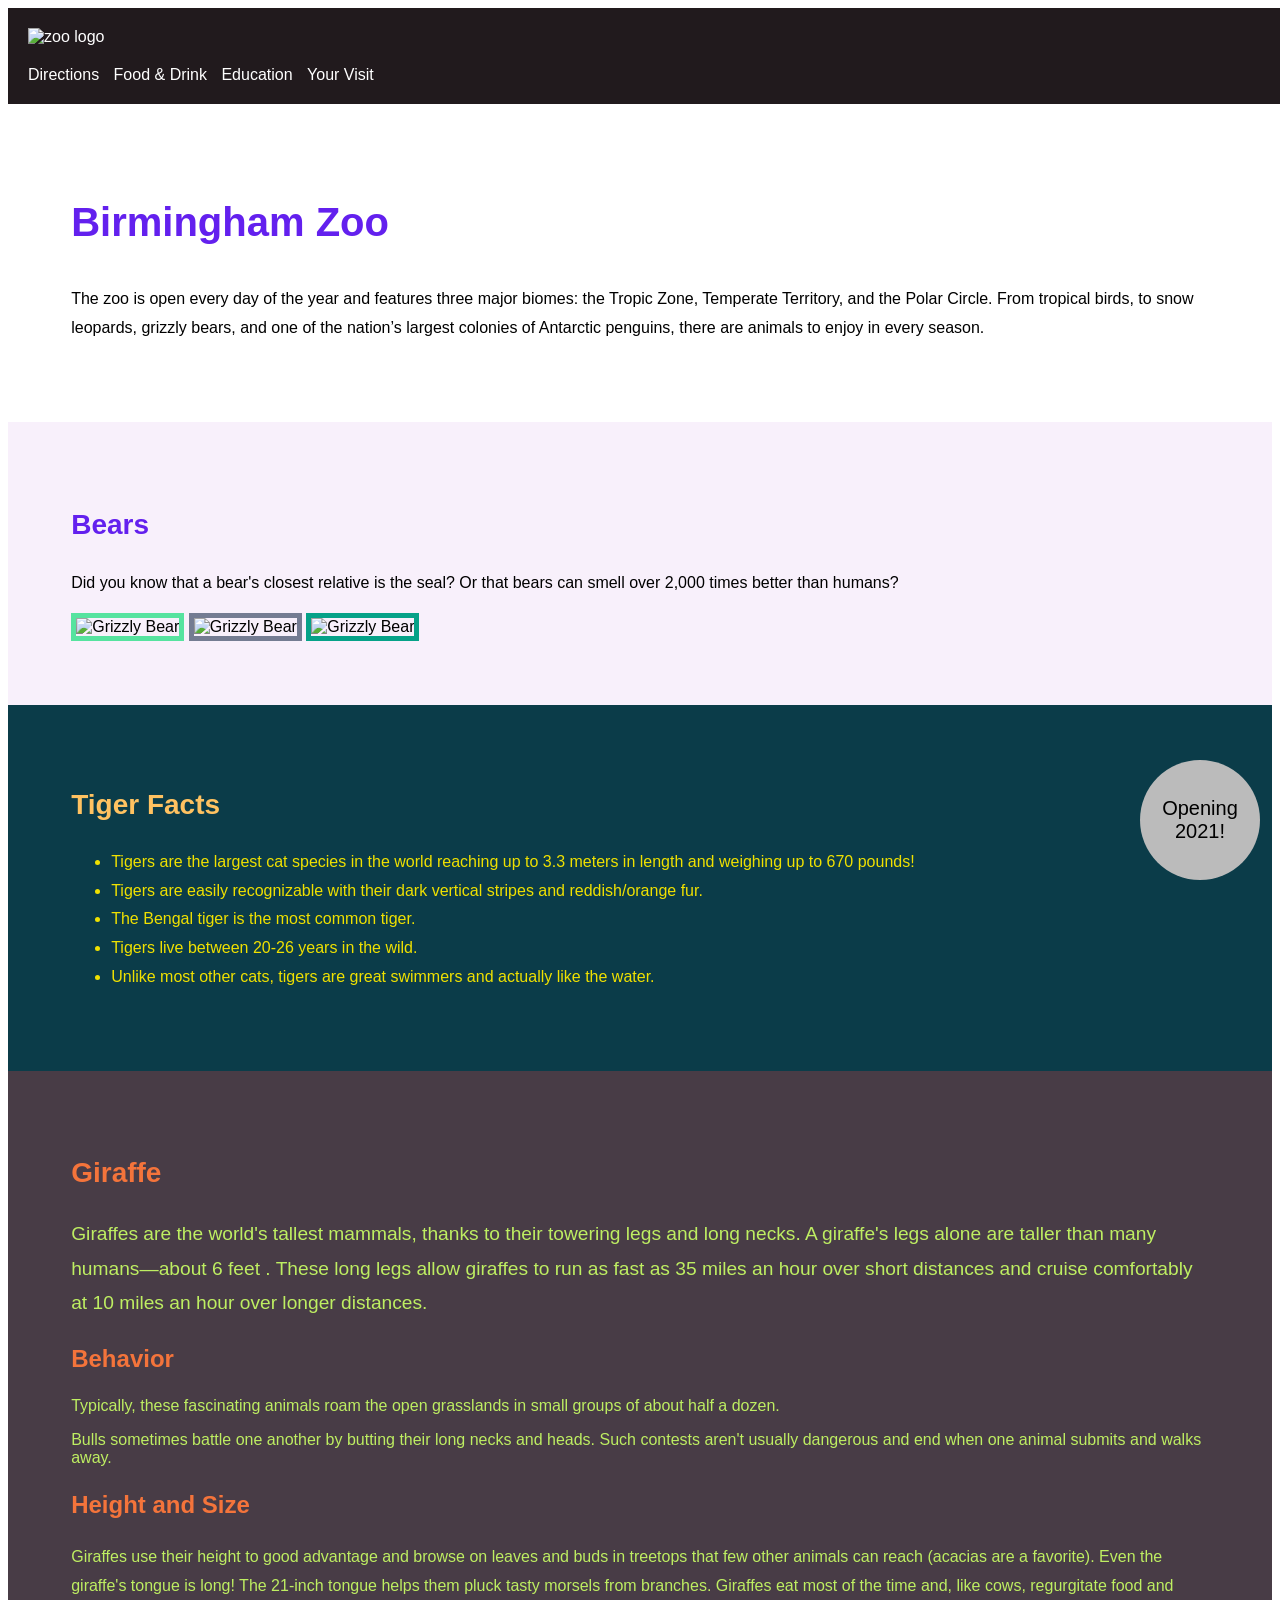
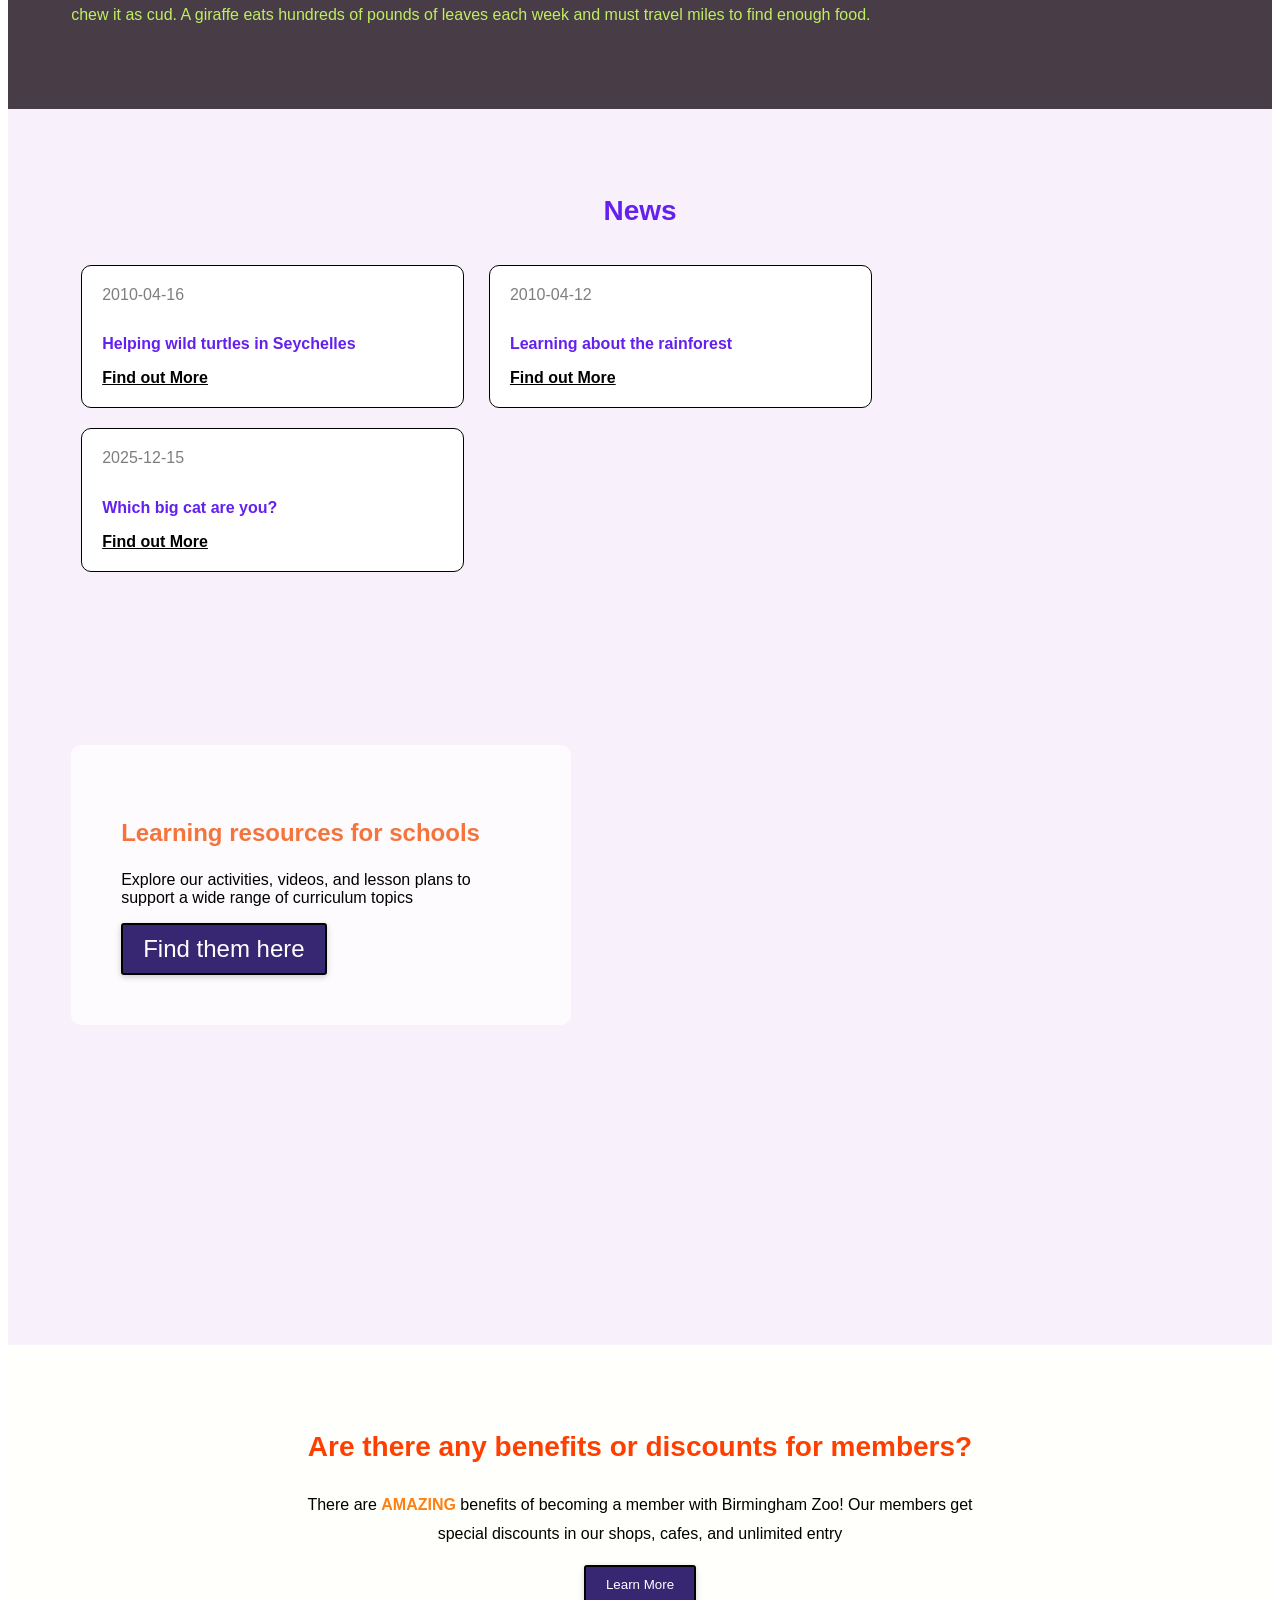
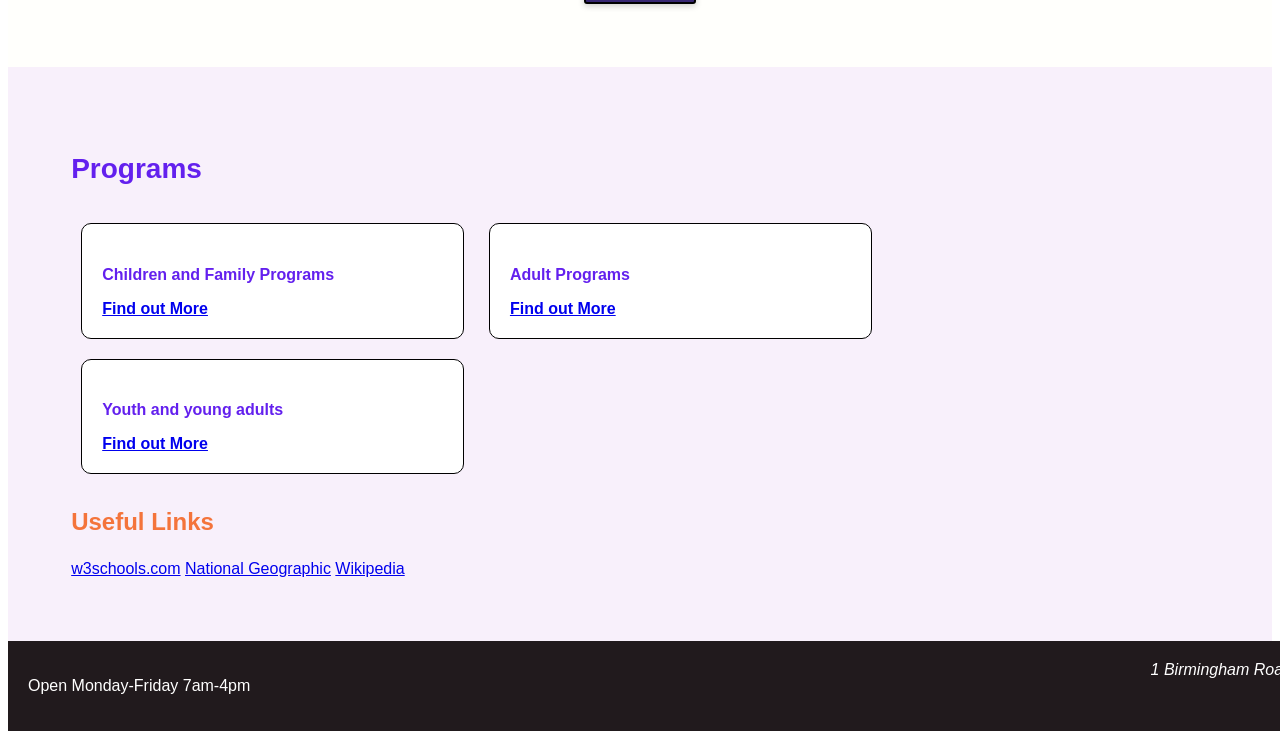
==== commit 8567b049: "Edit links" ====
--- a/zoo-css-challenge/index.html
+++ b/zoo-css-challenge/index.html
@@ -165,23 +165,33 @@
         <h2>Programs</h2>
         <div class="card">
           <h4>Children and Family Programs</h4>
-          <a>Find out More</a>
+          <a
+            href="https://en.wikipedia.org/wiki/Child_and_family_services"
+            target="_blank"
+            >Find out More</a
+          >
         </div>
         <div class="card">
           <h4>Adult Programs</h4>
-          <a>Find out More</a>
+          <a
+            href="https://en.wikipedia.org/wiki/Adult_education"
+            target="_blank"
+            >Find out More</a
+          >
         </div>
         <div class="card">
           <h4>Youth and young adults</h4>
-          <a>Find out More</a>
+          <a href="https://en.wikipedia.org/wiki/Young_adult" target="_blank"
+            >Find out More</a
+          >
         </div>
         <h3>Useful Links</h3>
         <p></p>
-        <a href="https://www.w3schools.com">w3schools.com</a>
+        <a href="https://www.w3schools.com" target="_blank">w3schools.com</a>
         <a href="https://www.nationalgeographic.com/" target="_blank"
           >National Geographic</a
         >
-        <a href="http://www.wikipedia.org" target="_top">Wikipedia</a>
+        <a href="http://www.wikipedia.org" target="_blank">Wikipedia</a>
       </section>
     </main>
     <footer>
--- a/zoo-css-challenge/style.css
+++ b/zoo-css-challenge/style.css
@@ -188,6 +188,7 @@
   background-color: rgba(255, 255, 255, 0.75);
   padding: 50px;
   max-width: 400px;
+  border-radius: 10px;
 }
 
 .education-container h3,
@@ -195,6 +196,15 @@
   margin-bottom: 1em;
 }
 
+/* change the font-size of a button in education section */
+.education-container button {
+  font-size: 150%;
+}
+
+.education-container button:hover {
+  background-color: #6742ee;
+}
+
 /*Membership*/
 
 .membership {
@@ -210,8 +220,15 @@
   color: #ff7f11;
 }
 
+.membership p {
+  max-width: 700px;
+  margin-left: auto;
+  margin-right: auto;
+}
+
 /*Programs*/
-
-.programs .card {
+/* commenting out to fix the layout issue with cards stacking vertically*/
+/*.programs .card {
   display: block;
 }
+*/
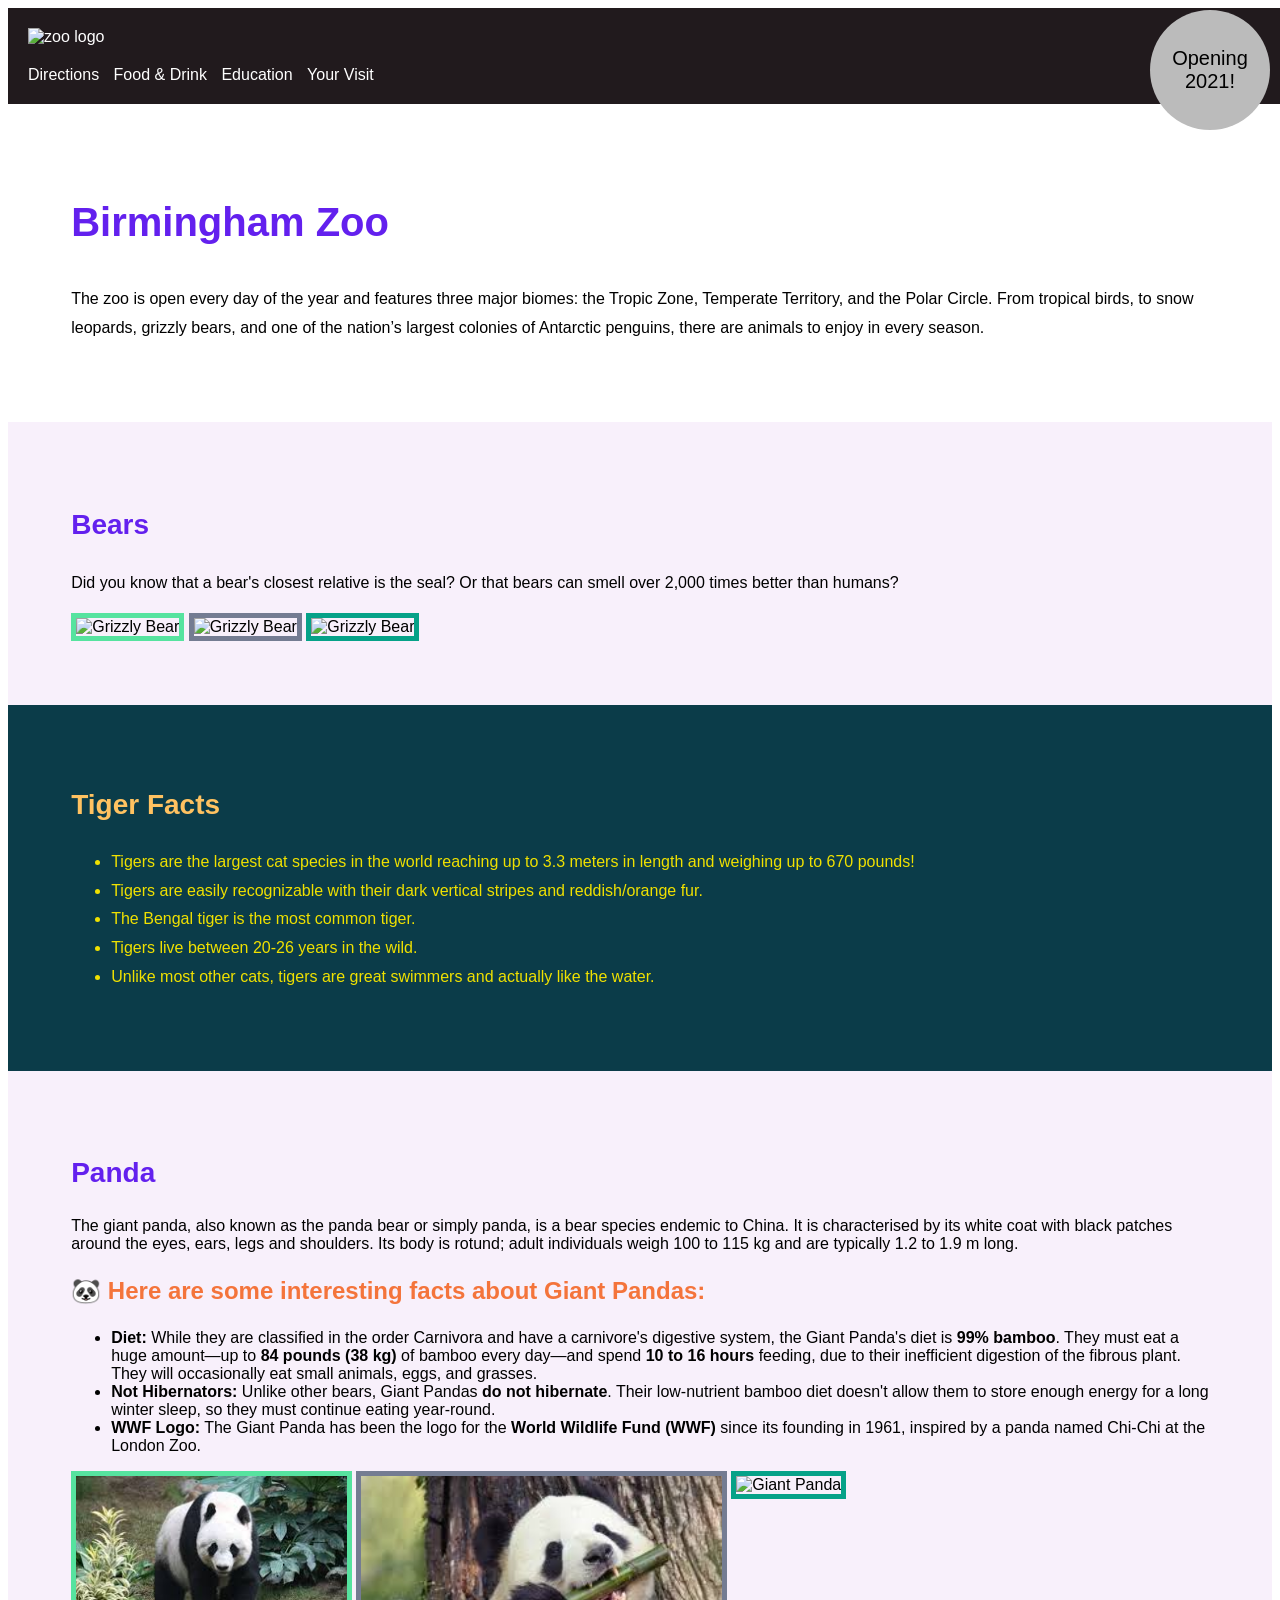
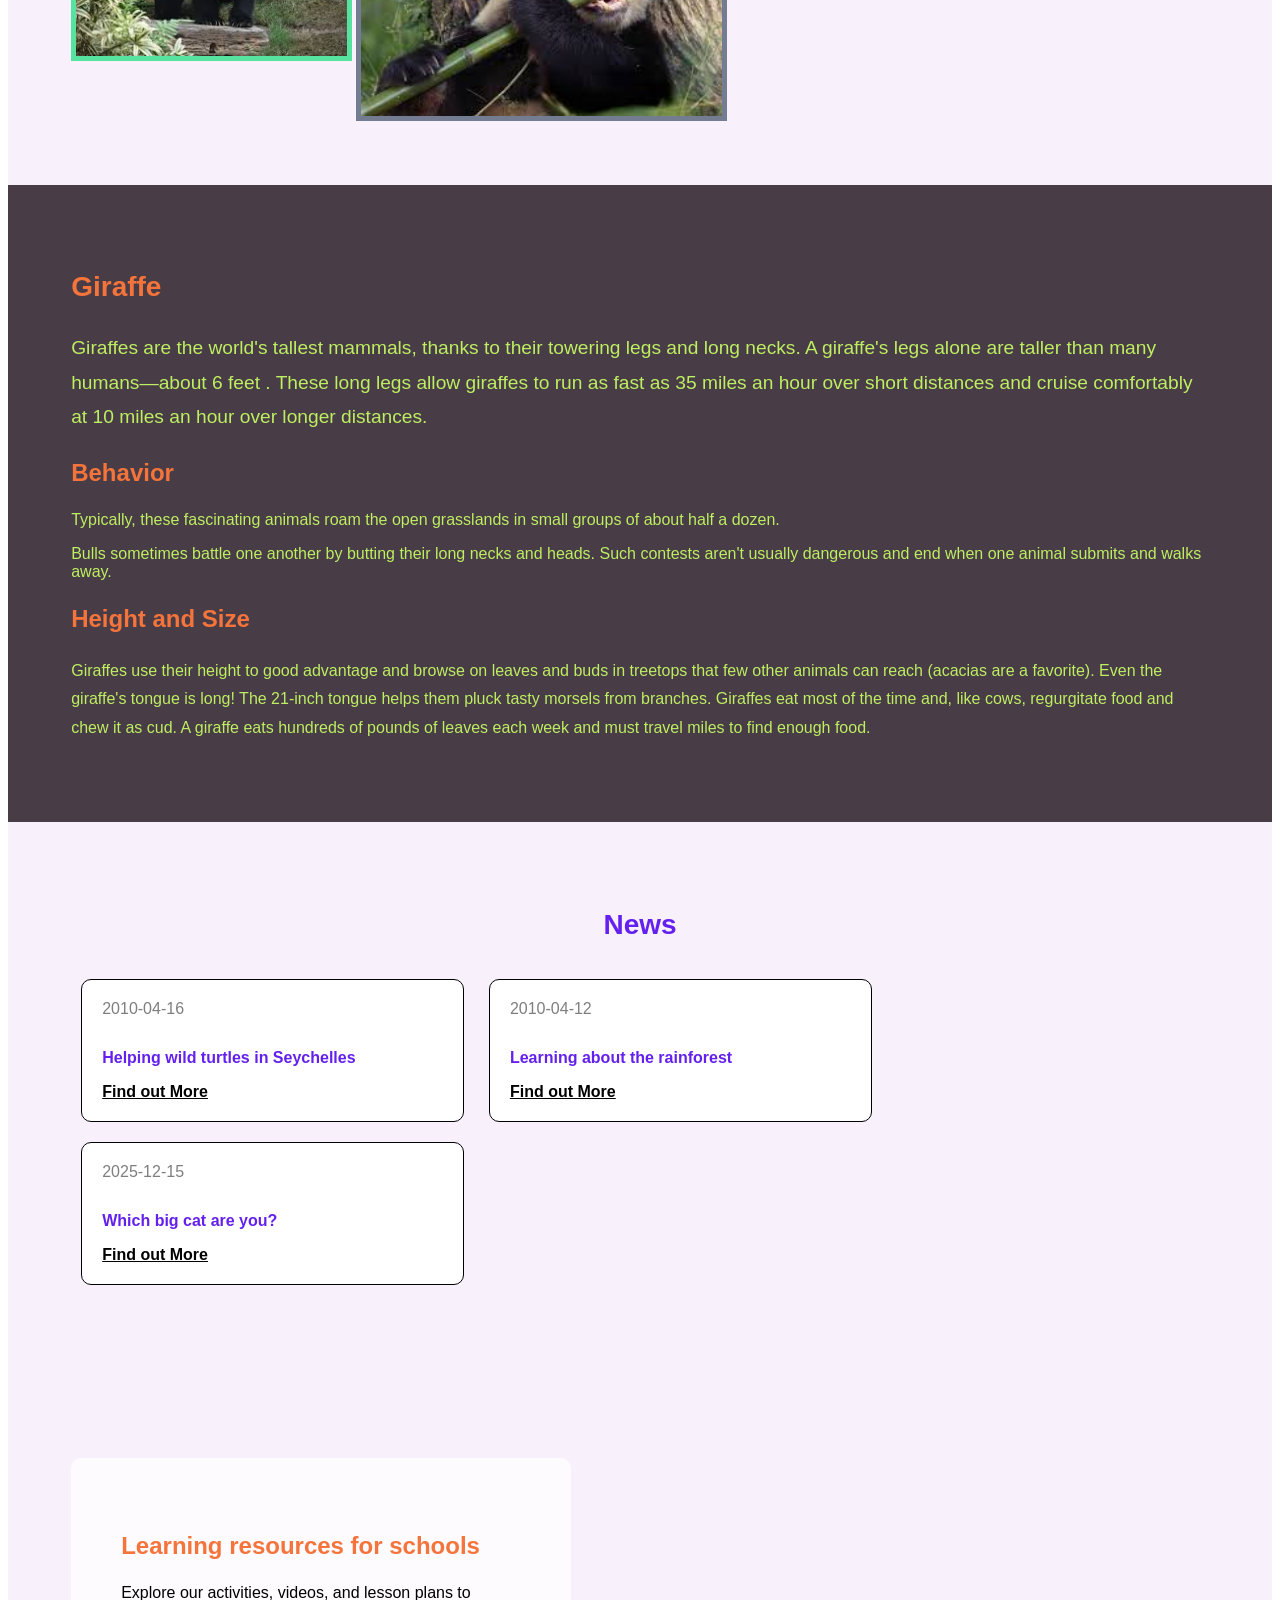
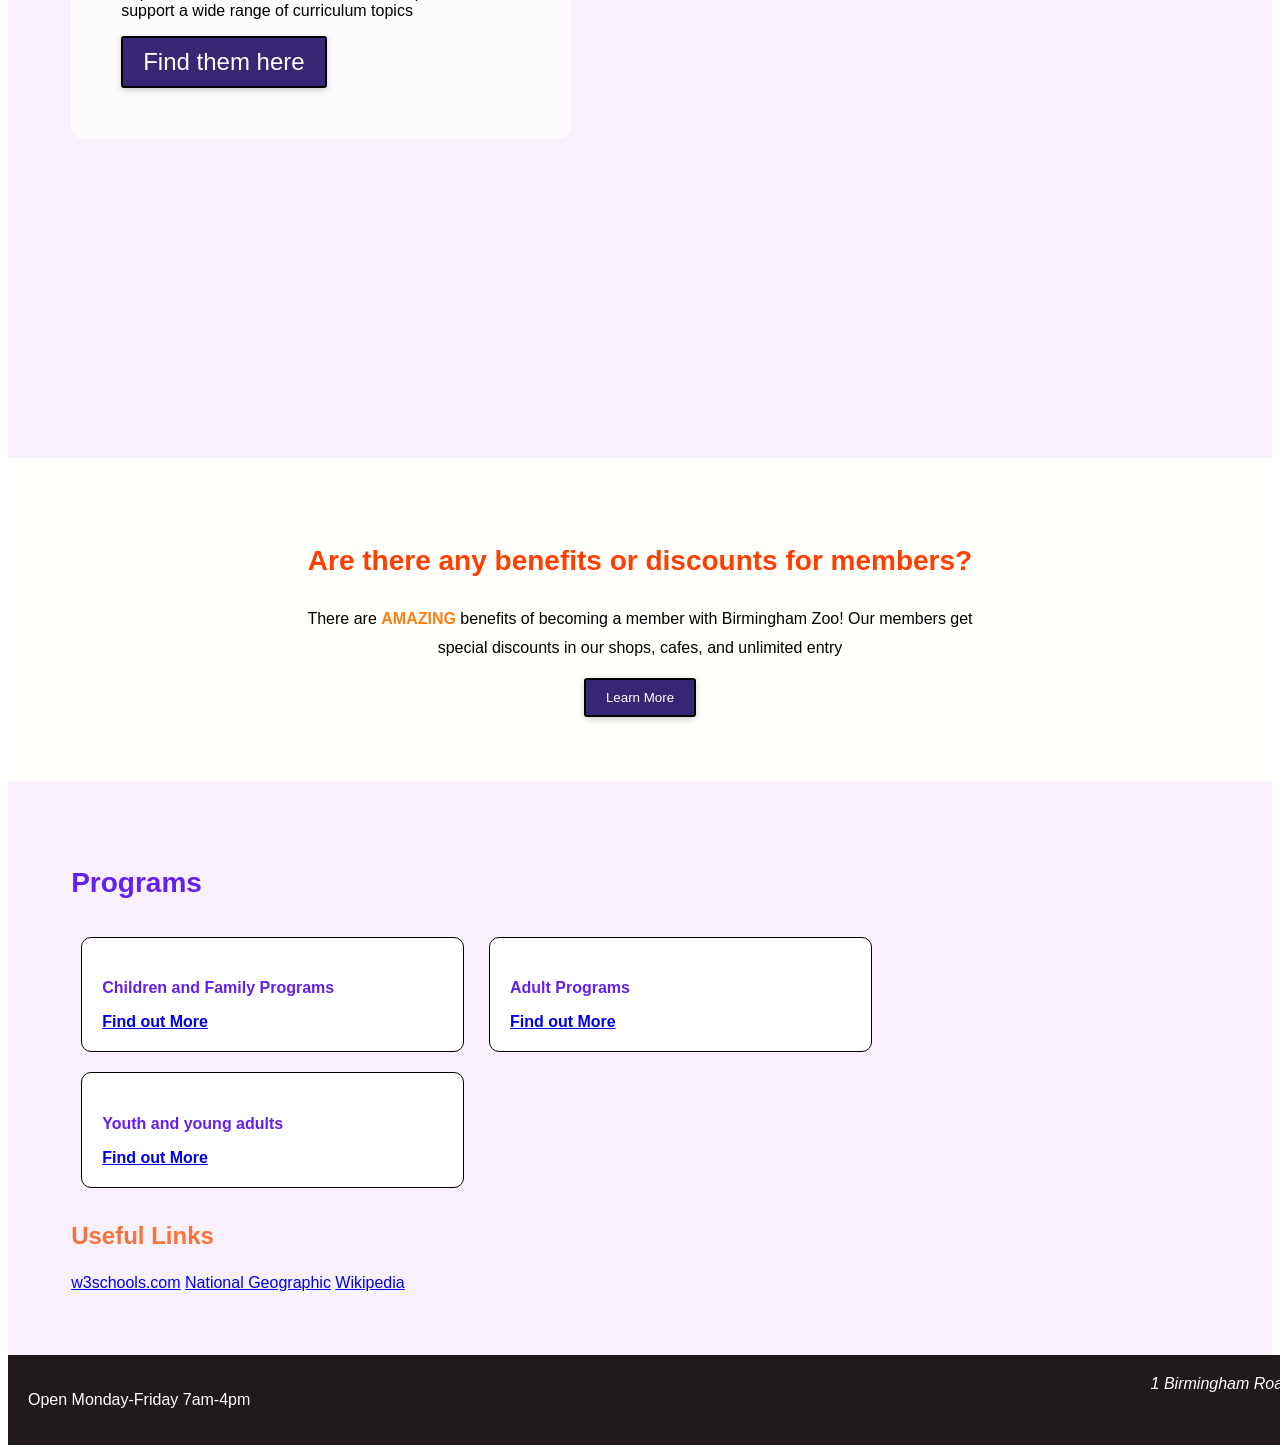
==== commit d291e97c: "Add panda animal section" ====
--- a/zoo-css-challenge/index.html
+++ b/zoo-css-challenge/index.html
@@ -84,6 +84,60 @@
         </ul>
       </section>
 
+      <!-- The section about Giant Pandas -->
+      <section class="panda">
+        <h2>Panda</h2>
+        <p>
+          The giant panda, also known as the panda bear or simply panda, is a
+          bear species endemic to China. It is characterised by its white coat
+          with black patches around the eyes, ears, legs and shoulders. Its body
+          is rotund; adult individuals weigh 100 to 115 kg and are typically 1.2
+          to 1.9 m long.
+        </p>
+        <h3>🐼 Here are some interesting facts about Giant Pandas:</h3>
+        <ul>
+          <li>
+            <strong>Diet:</strong> While they are classified in the order
+            Carnivora and have a carnivore's digestive system, the Giant Panda's
+            diet is <strong>99% bamboo</strong>. They must eat a huge amount—up
+            to <strong>84 pounds (38 kg)</strong> of bamboo every day—and spend
+            <strong>10 to 16 hours</strong> feeding, due to their inefficient
+            digestion of the fibrous plant. They will occasionally eat small
+            animals, eggs, and grasses.
+          </li>
+          <li>
+            <strong>Not Hibernators:</strong> Unlike other bears, Giant Pandas
+            <strong>do not hibernate</strong>. Their low-nutrient bamboo diet
+            doesn't allow them to store enough energy for a long winter sleep,
+            so they must continue eating year-round.
+          </li>
+          <li>
+            <strong>WWF Logo:</strong> The Giant Panda has been the logo for the
+            <strong>World Wildlife Fund (WWF)</strong> since its founding in
+            1961, inspired by a panda named Chi-Chi at the London Zoo.
+          </li>
+        </ul>
+
+        <div class="image-container">
+          <img
+            src="[data-uri]"
+            alt="Giant Panda"
+            height="180"
+          />
+          <img
+            src="[data-uri]"
+            alt="Giant Panda"
+            height="240"
+          />
+          <img
+            id="third-panda-image"
+            src="https://encrypted-tbn0.gstatic.com/images?q=tbn:ANd9GcRfcNmjTaK6z0AcZgijuN87idse-niT3yW7Zg&s"
+            alt="Giant Panda"
+            height="200"
+          />
+        </div>
+      </section>
+
       <section class="giraffe">
         <h2>Giraffe</h2>
 
--- a/zoo-css-challenge/style.css
+++ b/zoo-css-challenge/style.css
@@ -93,14 +93,19 @@
   background-color: #bbb;
   border-radius: 50%;
   display: inline-block;
-  position: fixed;
-  bottom: 20px;
-  right: 20px;
+  position: absolute;
+  margin-left: auto;
+
+  top: 10px;
+  right: 10px;
 
   display: flex;
   justify-content: center;
   align-content: center;
   flex-direction: column;
+
+    /* add smooth to the changing color when a user hovers over the badge */
+  transition: background-color 0.3s ease-in-out;
 }
 
 #badge:hover {
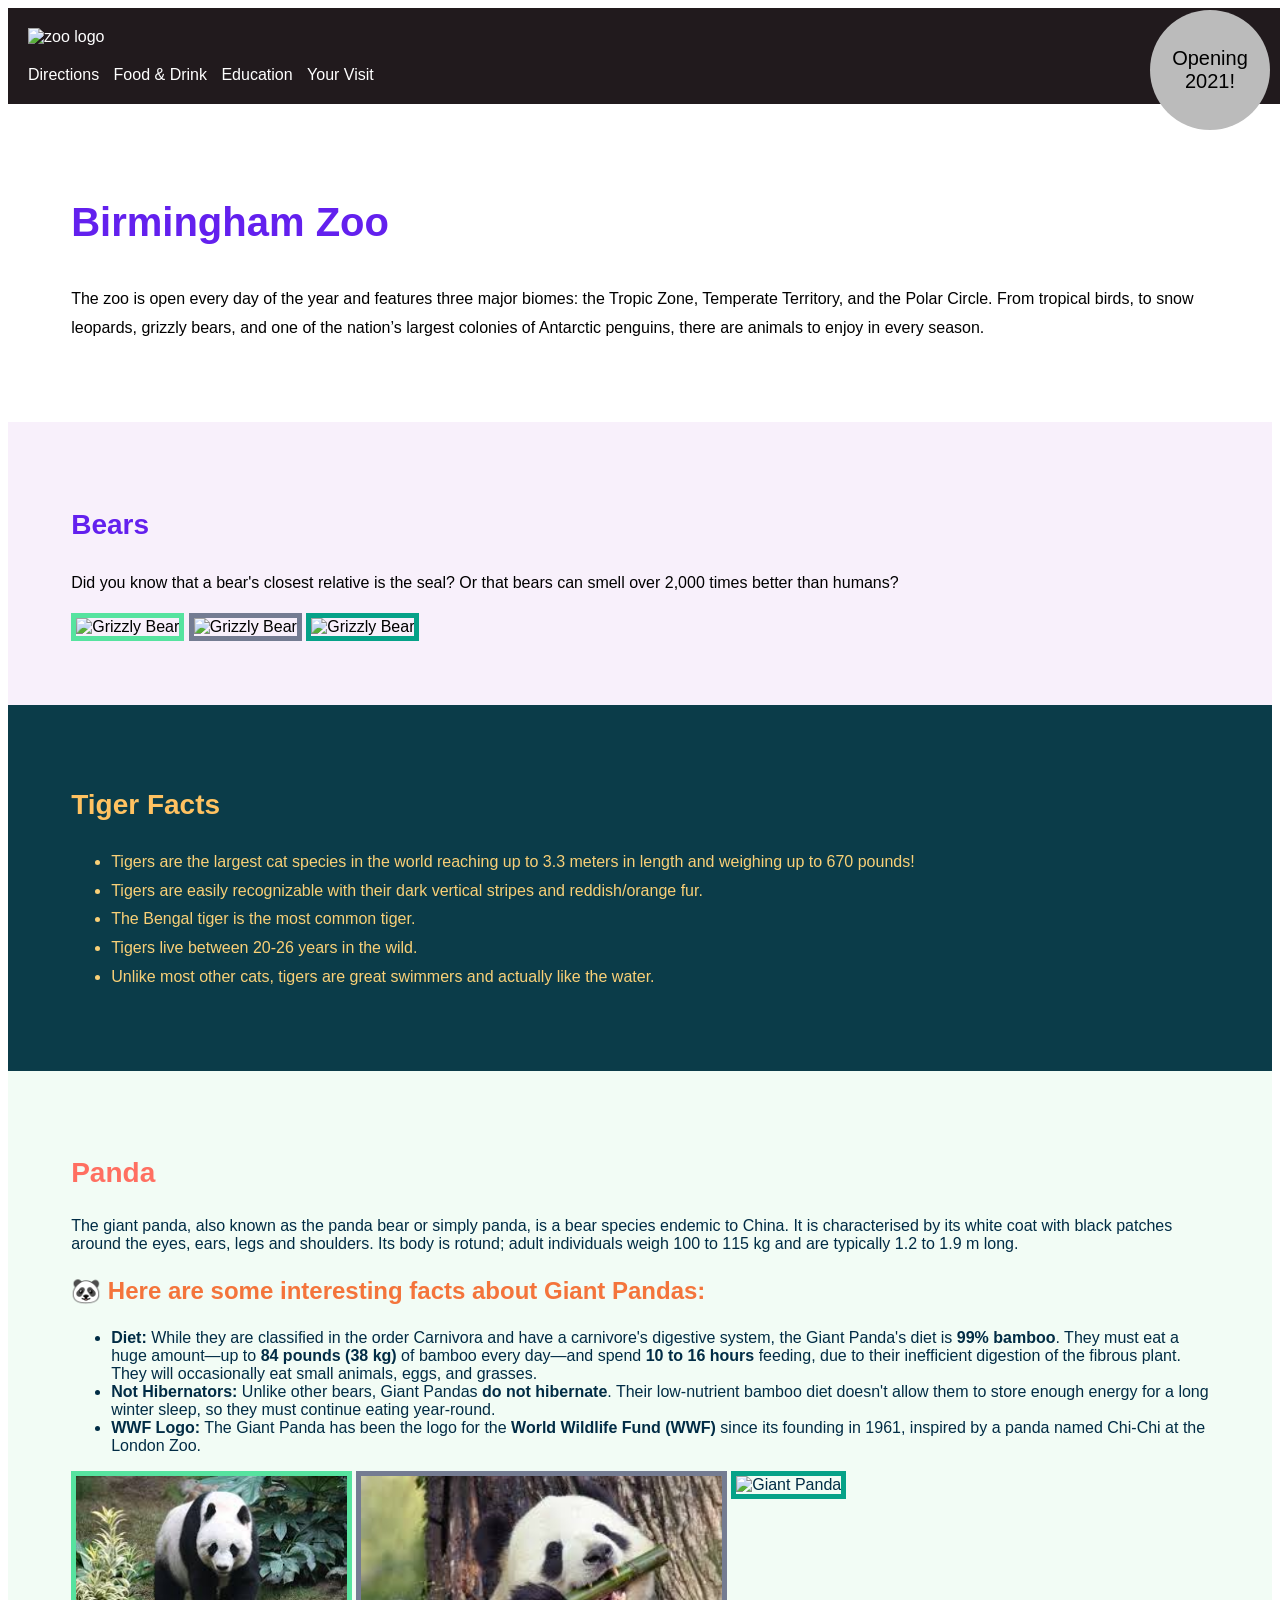
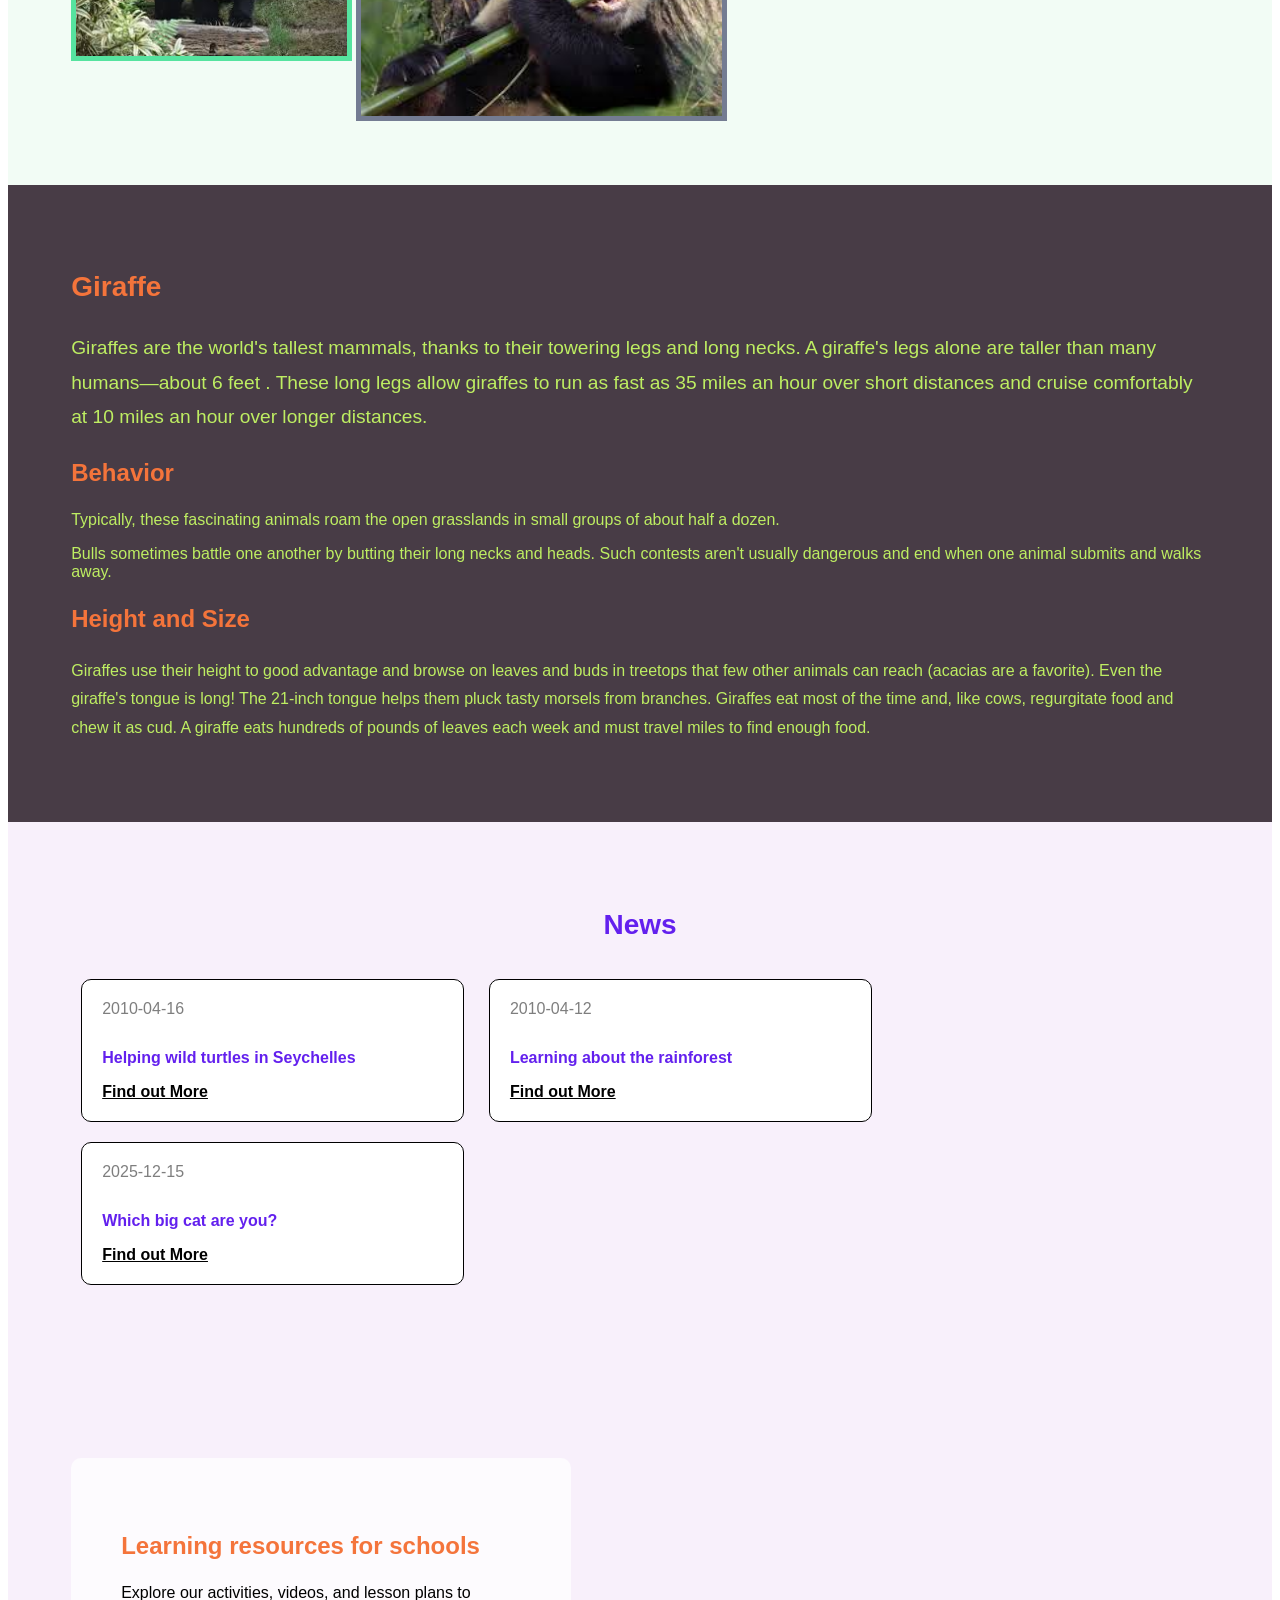
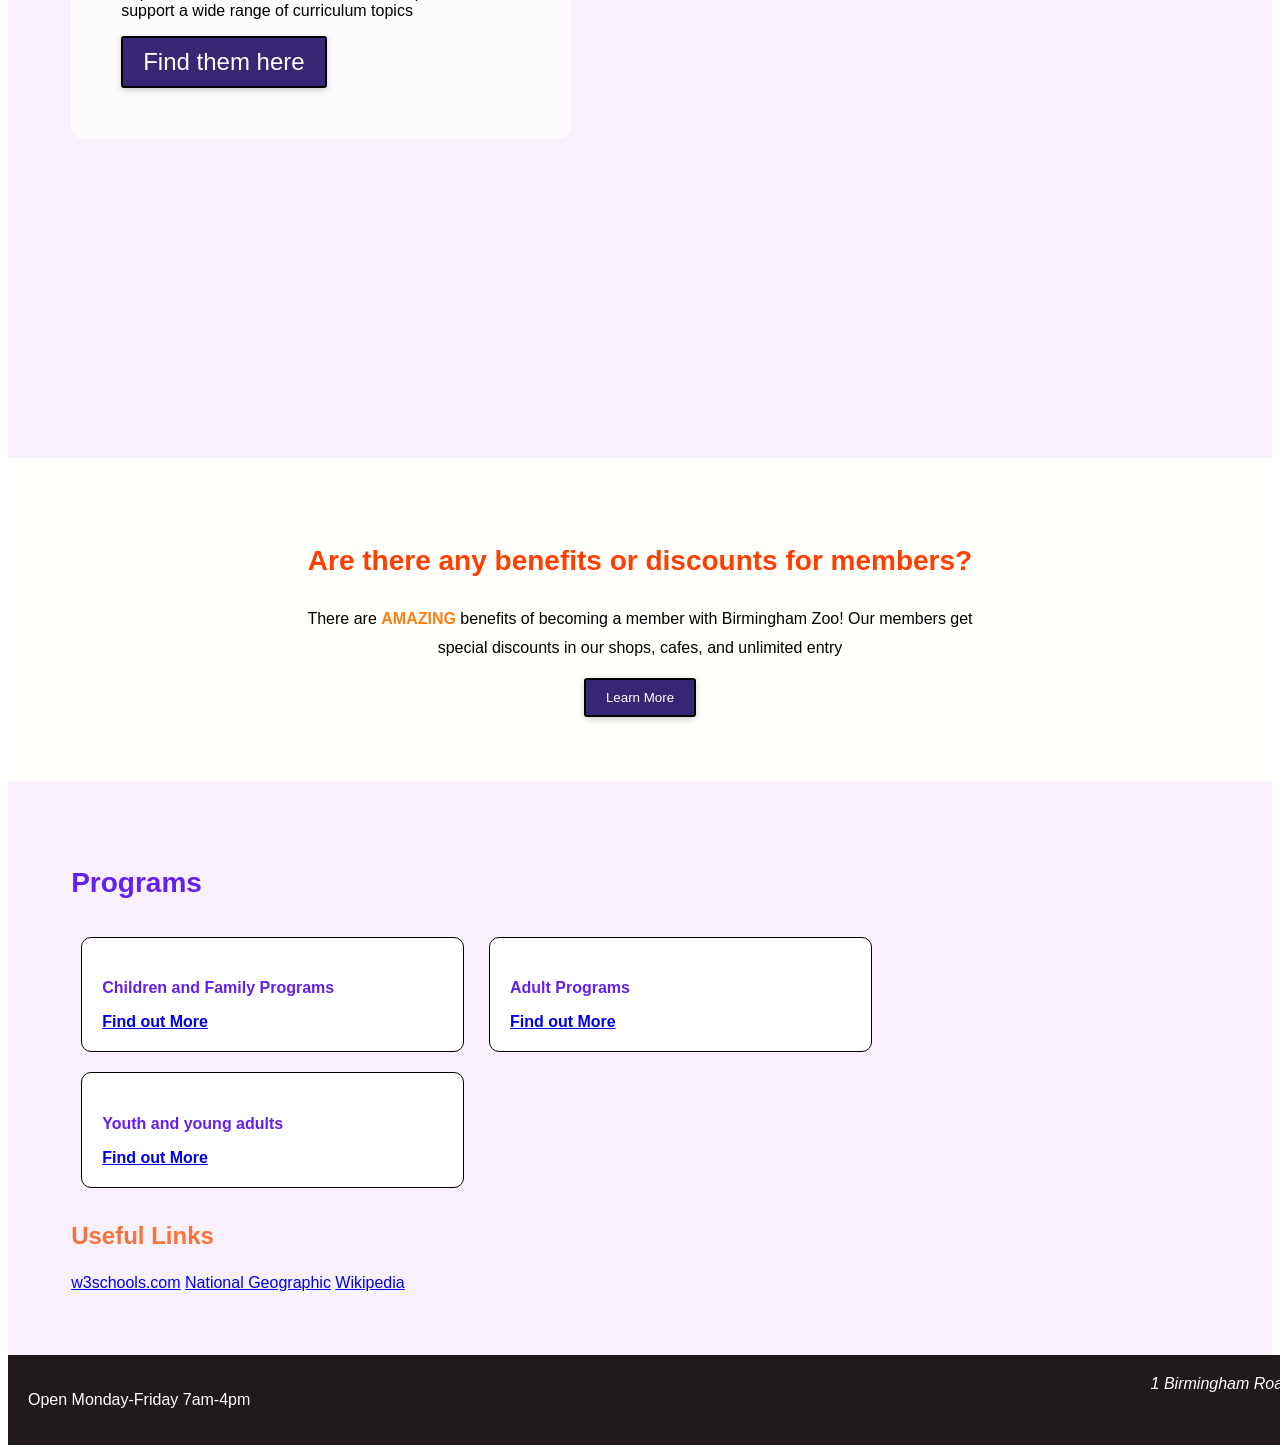
==== commit 5566c8ff: "edit colors in panda section" ====
--- a/zoo-css-challenge/index.html
+++ b/zoo-css-challenge/index.html
@@ -130,7 +130,6 @@
             height="240"
           />
           <img
-            id="third-panda-image"
             src="https://encrypted-tbn0.gstatic.com/images?q=tbn:ANd9GcRfcNmjTaK6z0AcZgijuN87idse-niT3yW7Zg&s"
             alt="Giant Panda"
             height="200"
--- a/zoo-css-challenge/style.css
+++ b/zoo-css-challenge/style.css
@@ -133,11 +133,20 @@
 
 .tigers {
   background-color: #0b3c49;
-  color: #f0e100;
+  color: #f9d077;
 }
 
 .tigers h2, h3 {
   color: #ffc261;
+}
+
+.panda {
+  background-color: #f2fcf5;
+  color: #012c45;
+}
+
+.panda h2, h3 {
+  color: #ff6f61;
 }
 
 .giraffe {
